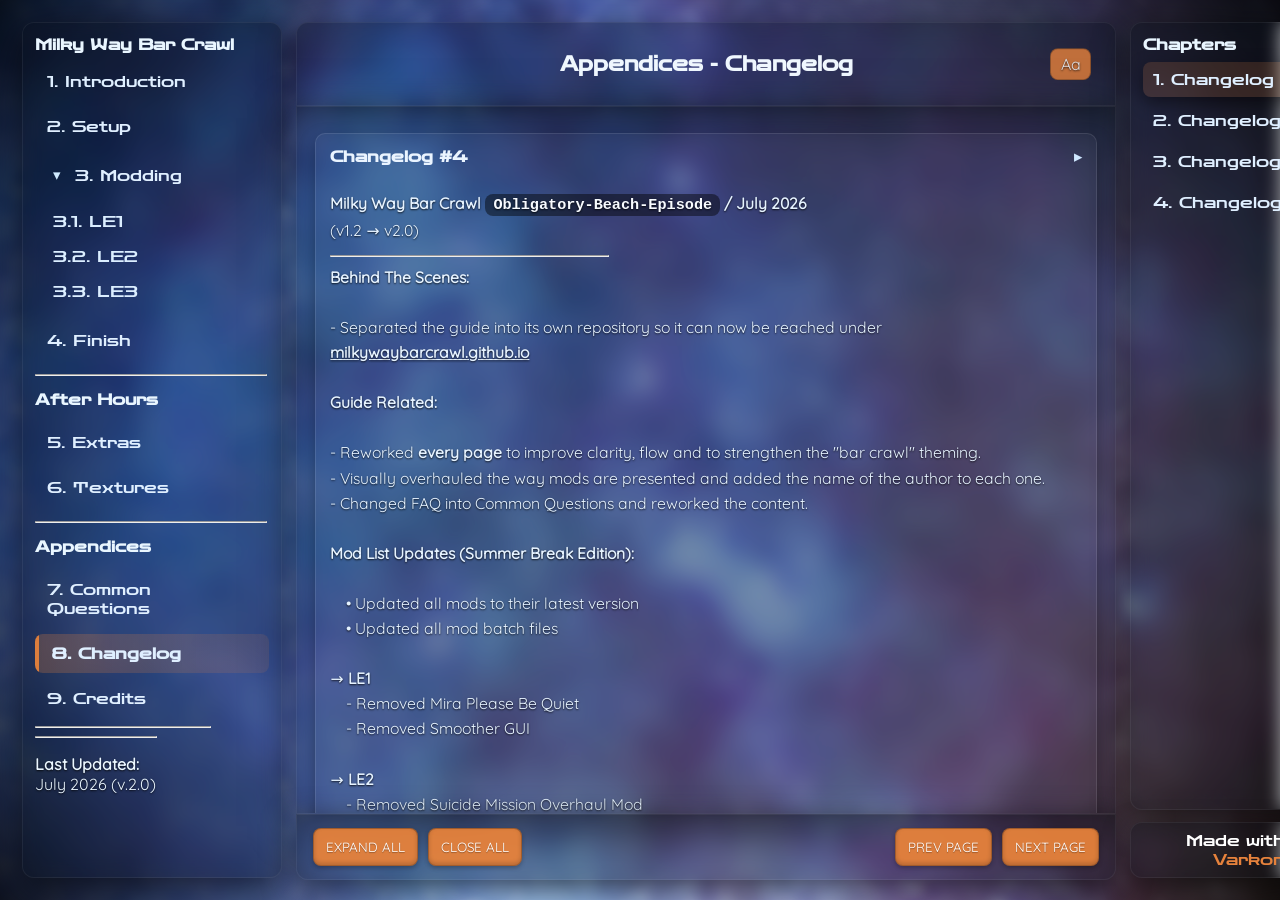
==== changelog.html @ 3dd2f929 "Version 2.0 and launch as its own project" ====
<!DOCTYPE html>
<html lang="en">
<head>
	<meta charset="utf-8" />
	<meta name="viewport" content="width=device-width,initial-scale=1" />
	
	<title>MWBC | Changelog</title>
	<link rel="shortcut icon" href="./custom/favicon.svg" />
	
	<link rel="stylesheet" href="./custom/css/guide.css" />
</head>
<body>

	<!-- Background (single reliable layer) -->
	<div class="bg-viewport" aria-hidden="true">
		<div id="titleBackground" class="title-bg" style="background-image:url('./custom/img/background/bg-galaxy-2.jpg');"></div>
	</div>
	<div class="bg-vignette" aria-hidden="true"></div>

	<div class="layout" id="layoutRoot">

		<!-- LEFT -->
		<aside class="left-panel" id="leftPanel" role="navigation" aria-label="Chapters">
			<h3>Milky Way Bar Crawl</h3>
			<ul class="chap-list" id="chapList">
				<li class="chap-item" data-href="intro.html">
					<a class="chap-link" href="intro.html">1. Introduction</a>
				</li>

				<li class="chap-item" data-href="setup.html">
					<a class="chap-link" href="setup.html">2. Setup</a>
				</li>
				
				<!-- Mod List is a vertical collapsible parent. Starts open. -->
				<li class="chap-item parent open" id="modListParent" aria-expanded="true">
					<div class="parent-header" role="button" tabindex="0" aria-expanded="true">
						<button class="tog" aria-hidden="true">▾</button>
						<span class="label">3. Modding</span>
					</div>
					<ul class="sub-list" role="menu" aria-label="Mod List subchapters">
						<li class="sub-item" role="none"><a role="menuitem" href="me1.html">3.1. LE1</a></li>
						<li class="sub-item" role="none"><a role="menuitem" href="me2.html">3.2. LE2</a></li>
						<li class="sub-item" role="none"><a role="menuitem" href="me3.html">3.3. LE3</a></li>
					</ul>
				</li>
				
				<li class="chap-item" data-href="finish.html">
					<a class="chap-link" href="finish.html">4. Finish</a>
				</li>
				
				<hr style="color:#fff;width:99%;text-align:left;margin-left:0">
				
				<h3>After Hours</h3>
				
				<li class="chap-item" data-href="extras.html">
					<a class="chap-link" href="extras.html">5. Extras</a>
				</li>
				
				<li class="chap-item" data-href="textures.html">
					<a class="chap-link" href="textures.html">6. Textures</a>
				</li>
				
				<hr style="color:#fff;width:99%;text-align:left;margin-left:0">
				
				<h3>Appendices</h3>
				
				<li class="chap-item" data-href="questions.html">
					<a class="chap-link" href="questions.html">7. Common Questions</a>
				</li>
				
				<li class="chap-item" data-href="changelog.html">
					<a class="chap-link" href="changelog.html">8. Changelog</a>
				</li>
				
				<li class="chap-item" data-href="credits.html">
					<a class="chap-link" href="credits.html">9. Credits</a>
				</li>
			</ul>
			
			<hr style="color:#fff;width:75%;margin-left:0">
			<hr style="color:#fff;width:52%;margin-left:0">
            <p class="text-standard" style="text-align:left;">
                <b>Last Updated:</b><br> July 2026 (v.2.0)
            </p>
			
		</aside>
		
		<!-- CENTER -->
		<main class="center-col" role="main">
			<div class="content-shell" id="contentShell">
				
				<div class="title-box">
					<div id="titleBackground" class="title-bg"></div>
					<h1 id="projectTitle">Appendices - Changelog</h1>
					<button id="fontToggle" class="btn text-standard" aria-label="Toggle accessible fonts" title="Font Toggle">Aa</button>
				</div>
				
				<article class="content-box" id="contentBox" tabindex="0" aria-labelledby="stepTitle">
					
					<!--
					Comment on new version:
					
					
					-->
					
					<!-- Changelog 4 -->
					<section id="change4" class="panel" data-index="0">
						<header class="panel-header" role="button" aria-expanded="true">
							<h3>Changelog #4</h3>
							<div class="caret">▾</div>
						</header>
						
						<div class="panel-body">
							<p class="text-standard">
								<b>Milky Way Bar Crawl <code>Obligatory-Beach-Episode</code> / July 2026</b><br>
								(v1.2 → v2.0)
							</p>
							
							<hr style="color:#fff;width:37%;text-align:left;margin-left:0">
							
							<p class="text-standard">
								<b>Behind The Scenes:</b><br><br>
								- Separated the guide into its own repository so it can now be reached under <a href="#"><b><u>milkywaybarcrawl.github.io</u></b></a><br><br>
								
								<b>Guide Related:</b><br><br>
								- Reworked <b>every page</b> to improve clarity, flow and to strengthen the "bar crawl" theming.<br>
								- Visually overhauled the way mods are presented and added the name of the author to each one.<br>
								- Changed FAQ into Common Questions and reworked the content.<br><br>
								
								<b>Mod List Updates (Summer Break Edition):</b><br><br>
								
								&nbsp;&nbsp;&nbsp;&nbsp;• Updated all mods to their latest version<br>
								&nbsp;&nbsp;&nbsp;&nbsp;• Updated all mod batch files<br><br>
								
								→ <b>LE1</b><br>
								&nbsp;&nbsp;&nbsp;&nbsp;- Removed Mira Please Be Quiet<br>
								&nbsp;&nbsp;&nbsp;&nbsp;- Removed Smoother GUI<br>
								<br>
								
								→ <b>LE2</b><br>
								&nbsp;&nbsp;&nbsp;&nbsp;- Removed Suicide Mission Overhaul Mod<br>
								&nbsp;&nbsp;&nbsp;&nbsp;- Removed Smoother GUI<br>
								<br>
								
								→ <b>LE3</b><br>
								&nbsp;&nbsp;&nbsp;&nbsp;+ Added Leviathan Retrofits<br>
								&nbsp;&nbsp;&nbsp;&nbsp;- Removed Orikon's Integrated Collector Faction<br>
								&nbsp;&nbsp;&nbsp;&nbsp;- Removed Holster Mod<br>
								&nbsp;&nbsp;&nbsp;&nbsp;- Removed Smoother GUI<br>
								<br>
								
								→ <b>Extras</b><br>
								&nbsp;&nbsp;&nbsp;&nbsp;+ Added Children of Rannoch (LE1, LE2)<br>
								&nbsp;&nbsp;&nbsp;&nbsp;+ Added Smoother GUI (LE1, LE2, LE3)<br>
								&nbsp;&nbsp;&nbsp;&nbsp;+ Added Same-Gender Romances (LE1, LE2)<br>
								&nbsp;&nbsp;&nbsp;&nbsp;+ Added Glorious Elevators (LE3)<br>
								<br>
								
								<b>That’s it for the big summer update!</b><br><br>
								
								On a more personal note, stepping away from the guide for a few months did me a world of good.<br>
								I think with this complete rework I am a lot closer to the tone I aimed for originally.<br><br>
								
								<b>Next update</b>: Probably a week or so after N7 day!
							</p>
						</div>
					</section>
					
					<!-- Changelog 3 -->
					<section id="change3" class="panel" data-index="1">
						<header class="panel-header" role="button" aria-expanded="true">
							<h3>Changelog #3</h3>
							<div class="caret">▾</div>
						</header>
						
						<div class="panel-body">
							<p class="text-standard">
								<b>Milky Way Bar Crawl <code>ver. Post-N7-1</code> / November 10th 2025</b><br>
								(v1.1 → v1.2)
							</p>
							
							<hr style="color:#fff;width:37%;text-align:left;margin-left:0">
							
							<p class="text-standard">
								- General cleanup under the hood. The site should now run a tiny bit better.<br>
								- Rephrased and polished text across multiple sections:<br>
								&nbsp;&nbsp;&nbsp;&nbsp;• Introduction (also added a spoiler warning)<br>
								&nbsp;&nbsp;&nbsp;&nbsp;• Setup<br>
								&nbsp;&nbsp;&nbsp;&nbsp;• Individual game pages<br>
								&nbsp;&nbsp;&nbsp;&nbsp;• Textures (also added an image to break up long text block)<br>
								- Expanded the Finish page with more substance<br>
								- Added new mods to the Extras page<br>
								<br>
								<b>Mod List Updates (N7 Day additions & adjustments):</b><br><br>

								→ <b>LE1</b><br>
								&nbsp;&nbsp;&nbsp;&nbsp;• Updated to use the new Community Patch Framework<br>
								&nbsp;&nbsp;&nbsp;&nbsp;• Added Morlan’s Iconic Armor Store<br>
								&nbsp;&nbsp;&nbsp;&nbsp;• Added Unique Udina Face Restored<br>
								&nbsp;&nbsp;&nbsp;&nbsp;• Added Anderson Consistency Mod<br>
								&nbsp;&nbsp;&nbsp;&nbsp;• Added Prothean Consistency Mod<br>
								&nbsp;&nbsp;&nbsp;&nbsp;• Added Spectre Expansion Mod<br>
								&nbsp;&nbsp;&nbsp;&nbsp;• Removed Eclectic Emails<br>
								&nbsp;&nbsp;&nbsp;&nbsp;• Removed Alternate Feros Claw Cutscene<br>
								<br>

								→ <b>LE2</b><br>
								&nbsp;&nbsp;&nbsp;&nbsp;• Added Liara’s Alternate LE3 Armor (LotSB)<br>
								&nbsp;&nbsp;&nbsp;&nbsp;• Added Unique Udina Face Restored<br>
								<br>

								→ <b>LE3</b><br>
								&nbsp;&nbsp;&nbsp;&nbsp;• Added Unique Udina Face Restored<br>
								&nbsp;&nbsp;&nbsp;&nbsp;• Added Orikon’s Integrated Collector Faction<br>
								&nbsp;&nbsp;&nbsp;&nbsp;• Added Holster Mod<br>
								&nbsp;&nbsp;&nbsp;&nbsp;• Added Diana Allers Overhaul<br>
								&nbsp;&nbsp;&nbsp;&nbsp;• Added Fate of Emily Wong<br>
								&nbsp;&nbsp;&nbsp;&nbsp;• Removed Leviathan Overhaul<br>
								&nbsp;&nbsp;&nbsp;&nbsp;• Removed Emily Lives<br>
								<br>

								- Created new versions of all Mod Batch files to include N7 Day updates<br>
								(Minus for LE1 since a few mods take longer to update so I've created a slightly slimmer version for now)<br><br>

								That’s it for N7 Day!<br>
								The next update is planned around <b>Christmas</b>.
							</p>
						</div>
					</section>
					
					<!-- Changelog 2 (I am sure that will never trip me up lol) -->
					<section id="change2" class="panel" data-index="2">
						<header class="panel-header" role="button" aria-expanded="true">
							<h3>Changelog #2</h3>
							<div class="caret">▾</div>
						</header>
						
						<div class="panel-body">
							<p class="text-standard">
								<b>Milky Way Bar Crawl <code>ver. Pre-Release-2</code> / November 1st 2025</b><br>
								(v1.0 → v1.1)
							</p>
							<hr style="color:#fff;width:40%;text-align:left;margin-left:0">
							<p class="text-standard">
								- Added FAQ page<br>
								- Slight rework of the Credits page<br>
								- Slightly rephrased some text on the Introduction page<br>
								- Reworked the Textures page<br>
								- Mod list changes:<br>
								&nbsp;&nbsp;&nbsp;&nbsp;• Added Kasumi Eye Tweaks to LE2 and LE3<br>
								- Rephrased some of the notes for individual mods<br>
								- Replaced the landing page background and added the new guide logo<br>
								<br>
								<b>True Horror</b>: Pushed a few hours early because I got impatient. <b>Happy Halloween.</b>
							</p>
						</div>
					</section>
					
					<!-- Changelog 1 -->
					<section id="change" class="panel" data-index="3">
						<header class="panel-header" role="button" aria-expanded="false">
							<h3>Changelog #1</h3>
							<div class="caret">▾</div>
						</header>
						
						<div class="panel-body">
							<p class="text-standard">
								<b>Milky Way Bar Crawl <code>ver. Pre-Release-1</code> / October 22nd 2025</b><br>
								(Initial release)
							</p>
							<hr style="color:#fff;width:40%;text-align:left;margin-left:0">
							<p class="text-standard">
								- All those changelogs, yup yup.<br>
								- First version uploaded.<br>
								- Doubtless I’ll be changing a thousand things with time.
							</p>
						</div>
					</section>
					
				</article>
				
				<!-- Pager -->
				<div class="pager-box pager" role="navigation" aria-label="Panel navigation">
					<div class="pager-left">
						<button class="btn text-standard" id="expandAllBtn" aria-label="Expand all panels">Expand All</button>
						<button class="btn text-standard" id="closeAllBtn" aria-label="Close all panels">Close All</button>
					</div>

					<div class="pager-right">
						<button class="btn text-standard" id="prevPageBtn" aria-label="Previous page">Prev Page</button>
						<button class="btn text-standard" id="nextPageBtn" aria-label="Next page">Next Page</button>
					</div>
				</div>

				<div class="bottom-strip" aria-hidden="true"></div>
			</div>
		</main>

		<!-- RIGHT -->
		<aside class="right-panel">
			<div class="contents-panel" role="navigation" aria-label="Contents">
				<h4>Chapters</h4>
				<nav>
					<ul id="contentsList" class="contents-list"></ul>
				</nav>
			</div>

			<div class="made-by" role="contentinfo">
				Made with <span class="heart">♥</span> by <span class="name"><a href="https://varkorax.github.io" target="_blank">Varkorax</a></span>
			</div>
		</aside>

	</div>

	<script src="./custom/js/guide.js" defer></script>
	<script>
		document.addEventListener('DOMContentLoaded', () => {
			const toggle = document.getElementById('fontToggle');
			const key = 'accessibleFonts';
			const enabled = localStorage.getItem(key) === 'true';

			if (enabled) document.body.classList.add('accessible-fonts');

			toggle.addEventListener('click', () => {
				document.body.classList.toggle('accessible-fonts');
				localStorage.setItem(key, document.body.classList.contains('accessible-fonts'));
			});
		});
	</script>

</body>
</html>
---- custom/css/guide.css ----
/* guide-styles.css */

@font-face {
	font-family: 'ZenDots';
	src: url('../fonts/ZenDots-Regular.ttf') format('truetype');
}

@font-face {
	font-family: 'Quicksand';
	src: url('../fonts/Quicksand-Regular.ttf') format('truetype');
}

@font-face {
	font-family: 'Lexend';
	src: url('../fonts/accessible/Lexend-VariableFont_wght.ttf') format('truetype');
}

@font-face {
	font-family: 'Libre Baskerville';
	src: url('../fonts/accessible/LibreBaskerville-Regular.ttf') format('truetype');
}

:root {
	--left-w: 260px;
	--right-w: 260px;
	--center-w: 820px;
	--title-h: 84px;
	--pager-h: 66px;
	--gutter: 14px;

	/* Glass system (tweak these) */
	--glass-bg: rgba(7, 12, 20, 0.36); /* conservative dark glass */
	--glass-bg-soft: rgba(255, 255, 255, 0.04);
	--glass-border: rgba(255, 255, 255, 0.06);
	--glass-border-strong: rgba(0, 0, 0, 0.45);
	--glass-overlay: linear-gradient(180deg, rgba(0,0,0,0.14), rgba(255,255,255,0.02));

	/* Accent color as three channel components so pages can override easily.
	   Default is a slightly darker orange for better contrast. */
	--accent-r: 230;   /* darker orange */
	--accent-g: 130;
	--accent-b: 60;
	--accent: var(--accent-r),var(--accent-g),var(--accent-b);

	/* derived helpers */
	--accent-1: rgba(var(--accent), 1);
	--accent-0-95: rgba(var(--accent), 0.95);
	--accent-0-92: rgba(var(--accent), 0.92);
	--accent-0-85: rgba(var(--accent), 0.85);
	--accent-0-6: rgba(var(--accent), 0.6);
	--accent-0-25: rgba(var(--accent), 0.25);
	--accent-0-2: rgba(var(--accent), 0.20);
	--accent-0-12: rgba(var(--accent), 0.12);
	--accent-fore: #ffffff;

	--muted: #b7cfe9;
	--scrollbar-bg: rgba(40,70,140,0.08);
	--bg-fallback: #071021;

	/* Vignette tuning */
	--vignette-weak: rgba(0,0,0,0.36);
	--vignette-strong: rgba(0,0,0,0.86);
}

* {
	box-sizing: border-box;
}

html,
body {
	height: 100%;
	margin: 0;
	font-family: 'ZenDots', "Quicksand", system-ui, -apple-system, "Segoe UI", Roboto, Arial;
	color: #eaf6ff;
	-webkit-font-smoothing: antialiased;
}

a {
	color: inherit;
	text-decoration: none;
}

/* text-standard: replaces inline Quicksand + shadow */
.text-standard {
	font-family: 'Quicksand', system-ui, -apple-system;
	text-shadow: 0 1px 2px rgba(0, 0, 0, 0.8);
}

/* Single background layer — visible even if JS doesn't run */
.bg-viewport {
	position: fixed;
	inset: 0;
	z-index: -4;
	overflow: hidden;
	pointer-events: none;
}

.bg-layer {
	position: absolute;
	inset: 0;
	background-position: center center;
	background-size: cover;
	opacity: 1;
	filter: blur(2px);
	transition: filter 400ms ease, transform 600ms linear;
	will-change: transform;
	transform: translateZ(0);
}

/* Tunable vignette */
.bg-vignette {
	position: fixed;
	inset: 0;
	z-index: -3;
	pointer-events: none;
	background: radial-gradient(circle at 50% 50%, rgba(0,0,0,0) 60%, var(--vignette-strong) 100%);
}

.bg-vignette.soft {
	background: radial-gradient(circle at 50% 50%, rgba(0,0,0,0) 70%, var(--vignette-weak) 100%);
}

.bg-vignette.strong {
	background: radial-gradient(circle at 50% 50%, rgba(0,0,0,0) 45%, var(--vignette-strong) 100%);
}

/* Layout */
.layout {
	position: relative;
	height: 100vh;
	display: grid;
	grid-template-columns: var(--left-w) minmax(calc(var(--center-w)), 1fr) var(--right-w);
	gap: var(--gutter);
	padding: calc(var(--gutter) * 1.6);
	align-items: stretch;
}

/* Glass helpers */
.glass {
	position: relative;
	background: var(--glass-bg);
	backdrop-filter: blur(9px) saturate(115%);
	border-radius: 12px;
	border: 1px solid var(--glass-border);
	padding: 12px;
	box-shadow: 0 10px 34px rgba(0,0,0,0.6);
	overflow: hidden;
}

.glass::before {
	content: "";
	position: absolute;
	inset: 0;
	pointer-events: none;
	background: var(--glass-overlay);
	opacity: 1;
	mix-blend-mode: normal;
	border-radius: inherit;
}

.glass--strong {
	--local-glass-bg: rgba(6, 10, 18, 0.56);
	background: var(--local-glass-bg);
	border: 1px solid var(--glass-border-strong);
}

.glass--soft {
	background: var(--glass-bg-soft);
	border: 1px solid rgba(255,255,255,0.06);
	box-shadow: none;
}

/* LEFT */
.left-panel {
	background: var(--glass-bg);
	backdrop-filter: blur(9px) saturate(115%);
	border-radius: 12px;
	border: 1px solid var(--glass-border);
	padding: 12px;
	box-shadow: 0 10px 34px rgba(0,0,0,0.6);
	overflow: auto;
	height: calc(100vh - (var(--gutter) * 3.2));
}

.left-panel .panel-inner {
}

.left-panel h3 {
	margin: 0 0 8px 0;
	font-size: 1rem;
	color: #e9f6ff;
}

/* ===== Left nav: chapters & sublist (clean, full-width cascade) ===== */

.chap-list {
	list-style: none;
	padding: 0;
	margin: 0;
	display: flex;
	flex-direction: column;
	gap: 6px;
}

.chap-item {
	display: block;
	border-radius: 8px;
	overflow: hidden;
}

/* parent row */
.chap-item > .chap-link,
.chap-item > .parent-header {
	display: flex;
	align-items: center;
	gap: 8px;
	padding: 10px 12px;
	color: #dfefff;
	cursor: pointer;
}

.chap-item > .chap-link:hover,
.chap-item > .parent-header:hover {
	background: rgba(var(--accent), 0.20);
}

/* active parent row (your existing accent look) */
.chap-item.active > .chap-link,
.chap-item.active > .parent-header {
	background: linear-gradient(90deg, rgba(var(--accent), 0.25), rgba(var(--accent), 0.12));
	box-shadow: 0 0 28px rgba(var(--accent), 0.18), 0 8px 28px rgba(0,0,0,0.6);
	border-left: 4px solid rgba(var(--accent), 0.95);
	font-weight: 600;
}

/* keep caret button etc. */
.parent .tog {
	background: transparent;
	border: 0;
	color: #cfeaff;
	cursor: pointer;
	font-size: 0.95rem;
	padding: 4px 6px;
	border-radius: 6px;
}

.parent .label {
	flex: 1;
	text-align: left;
	font-weight: 300;
}

/* sublist container */
.sub-list {
	list-style: none;
	margin: 0;
	padding: 6px 8px;
	max-height: 0;
	overflow: hidden;
	transition: max-height 320ms cubic-bezier(.2, .9, .2, 1);
}

.parent.open > .sub-list {
	max-height: max-content;
	overflow: visible;
}

/* sub-items default */
.sub-list .sub-item {
	display: block;
	color: #dbeeff;
	padding: 0; /* background will live on LI; anchor fills it */
}

/* make anchor fill the LI so hitbox & background match */
.sub-list .sub-item > a {
	display: block;
	width: 100%;
	padding: 8px 10px;
	color: inherit;
	text-decoration: none;
}

/* hover state (unchanged vibe, now truly full-width) */
.sub-list .sub-item:hover {
	background: rgba(var(--accent), 0.20);
}

/* ===== Cascading highlight (trail) ===== */
/* trail (previous steps) – subtle, full-width; no text color change */
.sub-list li.active {
	background: rgba(var(--accent), 0.12);
	border-left: 3px solid rgba(var(--accent), 0.55);
}

/* current page – stronger; full-width */
.sub-list a[aria-current="page"] {
	font-weight: 600;
	border-left: 3px solid rgba(var(--accent), 1);
	position: relative;
}

/* accessibility: focus ring on anchors inside subitems */
.sub-list .sub-item > a:focus {
	outline: none;
	box-shadow: 0 0 0 3px rgba(var(--accent), 0.10), 0 0 0 1px rgba(var(--accent), 0.65) inset;
}

/* CENTER */
.center-col {
	display: flex;
	flex-direction: column;
	align-items: center;
	gap: 6px;
	height: 100%;
}

/* Title attached */
.title-box {
	width: 100%;
	height: var(--title-h);
	background: var(--glass-bg);
	backdrop-filter: blur(10px) saturate(120%);
	border: 1px solid var(--glass-border);
	border-radius: 12px;
	border-bottom-left-radius: 0;
	border-bottom-right-radius: 0;
	padding: 12px 18px;
	display: flex;
	align-items: center;
	justify-content: center;
	box-shadow: 0 10px 34px rgba(0,0,0,0.6);
	position: relative;
	overflow: hidden;
	text-align: center;
}

.title-box h1 {
	margin: 0;
	font-size: 1.25rem;
	color: #f0f8ff;
	white-space: nowrap;
	overflow: hidden;
	text-overflow: ellipsis;
	position: relative;
	z-index: 3;
}

.title-bg {
	position: absolute;
	left: 50%;
	top: 50%;
	transform: translate(-50%, -50%) scale(1.05);
	width: 140%;
	height: 240%;
	background-position: center center;
	background-size: cover;
	filter: blur(6px) saturate(120%);
	opacity: 0.9;
	z-index: 1;
	pointer-events: none;
}

/* Content box */
.content-shell {
	width: 100%;
	display: flex;
	flex-direction: column;
	align-items: stretch;
	gap: 0;
}

.content-box {
	background: var(--glass-bg);
	backdrop-filter: blur(10px) saturate(120%);
	border: 1px solid var(--glass-border);
	border-top-left-radius: 0;
	border-top-right-radius: 0;
	border-bottom-left-radius: 0;
	border-bottom-right-radius: 0;
	padding: 18px;
	max-height: calc(100vh - var(--title-h) - var(--pager-h) - (var(--gutter) * 3));
	overflow: auto;
	box-shadow: 0 12px 40px rgba(0,0,0,0.62);
}

/* Panels */
.panel {
	background: rgba(255,255,255,0.03);
	border: 1px solid rgba(255,255,255,0.10);
	border-radius: 10px;
	margin: 8px 0;
	overflow: hidden;
	box-shadow: 0 6px 16px rgba(0,0,0,0.35);
}

.panel + .panel {
	margin-top: 10px;
}

.panel-header {
	padding: 12px 14px;
	cursor: pointer;
	display: flex;
	align-items: center;
	justify-content: space-between;
	gap: 8px;
}

.panel-header h3 {
	margin: 0;
	font-size: 1rem;
	color: #eaf4ff;
}

.panel-body {
	padding: 0 14px;
	max-height: 0;
	overflow: hidden;
	transition: max-height 180ms ease, padding 160ms ease;
}

.panel.open .panel-body {
	max-height: max-content;
	overflow: visible;
	padding: 12px 14px 18px;
}

.caret {
	font-size: 1.05rem;
	color: #cfe8ff;
}

.content-box h2 {
	margin: 0 0 10px 0;
	font-size: 1.2rem;
	color: #eaf4ff;
}

.content-box p {
	margin: 0 0 12px 0;
	color: #e6f3ff;
	line-height: 1.6;
	font-size: 0.98rem;
}

.anchor {
	display: block;
	padding-top: 8px;
	margin-top: -8px;
	scroll-margin-top: 78px; /* tune to your header height */
}

.anchor h4 a {
	color: #fff;
	text-decoration: underline;
	font-weight: 500;
	transition: color 0.2s ease;
}

.anchor h4 a:hover {
	color: rgb(var(--accent));
}

/* media helper */
.media {
	display: flex;
	flex-wrap: wrap;
	align-items: flex-start;
	 gap: 1.5rem;
	margin-bottom: 2rem;
}

.media-image {
	max-width: 300px;
	border-radius: 8px;
	box-shadow: 0 2px 6px rgba(0,0,0,0.3);
	cursor: zoom-in;
	transition: transform 0.2s ease, box-shadow 0.2s ease;
}

.media-image:hover {
	transform: scale(1.02);
	box-shadow: 0 4px 12px rgba(0,0,0,0.4);
}

.media-body {
	flex: 1;
	min-width: 250px;
}

.media-text {
	font-family: 'Quicksand', sans-serif;
	text-shadow: 0 1px 2px rgba(0,0,0,0.8);
	line-height: 1.5;
}

/* hidden media */
.hidden-media {
	max-height: 0;
	overflow: hidden;
	transition: max-height 300ms cubic-bezier(.2, .9, .2, 1);
}

.hidden-media.open {
	max-height: 1000px;
}

/* code styling */
.content-box code {
	background: rgba(0,0,0,0.45);
	padding: 2px 8px;
	border-radius: 8px;
	color: #f8fbff;
	font-family: ui-monospace, SFMono-Regular, Menlo, Monaco, Consolas, "Liberation Mono", "Courier New", monospace;
	font-size: 0.95rem;
}

/* warning / caution / info / note boxes left as-is (semantic colors) */
.warning {
	border: 1px solid rgba(255,80,80,0.95);
	background: linear-gradient(180deg, rgba(255,80,80,0.11), rgba(255,80,80,0.1));
	padding: 12px;
	border-radius: 12px;
	display: flex;
	gap: 10px;
	align-items: flex-start;
}

.warning .icon {
	width: 36px;
	height: 36px;
	border-radius: 18px;
	border: 2px solid rgba(255,80,80,0.95);
	display: inline-flex;
	align-items: center;
	justify-content: center;
	font-weight: 700;
}

.caution {
	border: 1px solid rgba(255,248,31,0.95);
	background: linear-gradient(180deg, rgba(255,248,31,0.11), rgba(255,248,31,0.1));
	padding: 12px;
	border-radius: 12px;
	display: flex;
	gap: 10px;
	align-items: flex-start;
}

.caution .icon {
	width: 36px;
	height: 36px;
	border-radius: 18px;
	border: 2px solid rgba(240,233,36,0.95);
	display: inline-flex;
	align-items: center;
	justify-content: center;
	font-weight: 500;
}

.informational {
	border: 1px solid rgba(51,153,255,0.95);
	background: linear-gradient(180deg, rgba(51,153,255,0.11), rgba(51,153,255,0.1));
	padding: 12px;
	border-radius: 12px;
	display: flex;
	gap: 10px;
	align-items: flex-start;
}

.notorious {
	border: 1px solid rgba(102,255,51,0.95);
	background: linear-gradient(180deg, rgba(102,255,51,0.11), rgba(102,255,51,0.1));
	padding: 12px;
	border-radius: 12px;
	display: flex;
	gap: 10px;
	align-items: flex-start;
}

/* scrollbar (content-box) — accent-driven thumb */
.content-box::-webkit-scrollbar {
	width: 12px;
	background: transparent;
}

.content-box::-webkit-scrollbar-track {
	background: var(--scrollbar-bg);
	border-radius: 8px;
}

.content-box::-webkit-scrollbar-thumb {
	background: linear-gradient(180deg, rgba(var(--accent),0.85), rgba(var(--accent),0.65));
	border-radius: 8px;
	box-shadow: inset 0 0 6px rgba(0,0,0,0.45);
}

.content-box {
	scrollbar-width: thin;
	scrollbar-color: rgba(var(--accent),0.85) var(--scrollbar-bg);
}

/* Pager (left = expand/close all, right = prev/next page) */
.pager-box {
	width: 100%;
	height: var(--pager-h);
	background: var(--glass-bg);
	backdrop-filter: blur(10px) saturate(120%);
	border: 1px solid var(--glass-border);
	border-top-left-radius: 0;
	border-top-right-radius: 0;
	border-bottom-left-radius: 12px;
	border-bottom-right-radius: 12px;
	padding: 10px 16px;
	display: flex;
	align-items: center;
	gap: 12px;
	box-shadow: 0 10px 32px rgba(0,0,0,0.6);
}

.pager-left {
	display: flex;
	align-items: center;
	gap: 10px;
}

.pager-right {
	margin-left: auto;
	display: flex;
	align-items: center;
	gap: 10px;
}

/* BUTTON BASE — grounded, subtle */
.pager .btn,
#toggleTextureImgBtn,
#toggleTextureImgBtn2,
#toggleTextureImgBtn3,
#toggleTextureImgBtn4,
#toggleTextureImgBtn5 {
	background: rgba(var(--accent), 0.95);
	color: var(--accent-fore);
	border: 1px solid rgba(0,0,0,0.28);
	padding: 10px 12px;
	border-radius: 8px;
	text-transform: uppercase;
	cursor: pointer;
	transition: background 180ms ease, box-shadow 180ms ease, transform 120ms ease;
	box-shadow: inset 0 -2px 4px rgba(0,0,0,0.18), 0 2px 4px rgba(0,0,0,0.25);
	text-shadow: 0 1px 1px rgba(0,0,0,0.35); /* subtle outline for readability */
}

/* Hover — tactile, not brighter */
.pager .btn:hover,
#toggleTextureImgBtn:hover,
#toggleTextureImgBtn2:hover,
#toggleTextureImgBtn3:hover,
#toggleTextureImgBtn4:hover,
#toggleTextureImgBtn5:hover {
	background: rgba(var(--accent), 0.92);
	box-shadow: inset 0 -1px 3px rgba(0,0,0,0.15), 0 3px 6px rgba(0,0,0,0.32);
	transform: translateY(-1px); /* subtle lift */
}

/* Active (pressed) — slightly pushed down */
.pager .btn:active,
#toggleTextureImgBtn:active,
#toggleTextureImgBtn2:active,
#toggleTextureImgBtn3:active,
#toggleTextureImgBtn4:active,
#toggleTextureImgBtn5:active {
	transform: translateY(0);
	box-shadow: inset 0 -2px 4px rgba(0,0,0,0.22), 0 1px 3px rgba(0,0,0,0.28);
}

/* Focus ring — subtle halo */
.pager .btn:focus,
#toggleTextureImgBtn:focus,
#toggleTextureImgBtn2:focus,
#toggleTextureImgBtn3:focus,
#toggleTextureImgBtn4:focus,
#toggleTextureImgBtn5:focus {
	outline: none;
	box-shadow: 0 0 0 3px rgba(var(--accent),0.08), 0 2px 6px rgba(0,0,0,0.25);
	border-color: rgba(var(--accent),0.98);
}

/* Disabled — muted, flat */
.pager .btn.disabled,
#toggleTextureImgBtn.disabled,
#toggleTextureImgBtn2.disabled,
#toggleTextureImgBtn3.disabled,
#toggleTextureImgBtn4.disabled,
#toggleTextureImgBtn5.disabled {
	opacity: 0.5;
	cursor: not-allowed;
	box-shadow: none;
	filter: grayscale(0.18);
}

/* Small variant */
.btn--small {
	padding: 6px 8px;
	font-size: 0.85rem;
}

.stepper {
	border: 1px solid rgba(var(--accent),0.95);
	background: linear-gradient(180deg, rgba(var(--accent),0.11), rgba(var(--accent),0.1));
	border-radius: 12px;
}

/* RIGHT */
.right-panel {
	display: flex;
	flex-direction: column;
	gap: 12px;
	height: calc(100vh - (var(--gutter) * 3.2));
}

.contents-panel {
	background: var(--glass-bg);
	backdrop-filter: blur(9px) saturate(115%);
	border-radius: 12px;
	border: 1px solid var(--glass-border);
	padding: 12px;
	box-shadow: 0 10px 34px rgba(0,0,0,0.6);
	overflow: auto;
	flex: 1 1 auto;
}

.contents-panel h4 {
	margin: 0 0 8px 0;
	color: #e9f6ff;
}

.contents-list {
	list-style: none;
	margin: 0;
	padding: 0;
	display: flex;
	flex-direction: column;
	gap: 6px;
}

.contents-list > li > a {
	display: block;
	padding: 8px 10px;
	border-radius: 8px;
	color: #dfefff;
}

.contents-list a:hover {
	background: rgba(var(--accent), 0.04);
}

.contents-list a.active {
	background: rgba(var(--accent), 0.16);
	box-shadow: 0 6px 18px rgba(0,0,0,0.48);
	border-right: 4px solid rgba(var(--accent), 0.95);
}

.contents-sublist {
	list-style: none;
	margin: 6px 0 0 8px;
	padding: 0;
	display: flex;
	flex-direction: column;
	gap: 4px;
}

.contents-sublist a {
	display: block;
	padding: 6px 8px;
	border-radius: 6px;
	font-size: 0.95rem;
	color: #dbeeff;
}

.contents-sublist a:hover {
	background: rgba(var(--accent), 0.03);
}

/* active state for sublinks */
.contents-sublist a.active {
	background: rgba(var(--accent), 0.15);
	color: #fff;
	font-weight: 600;
}

/* made-by: now uses accent color for heart & name by default */
.made-by {
	background: var(--glass-bg);
	backdrop-filter: blur(9px) saturate(115%);
	border-radius: 12px;
	border: 1px solid var(--glass-border);
	padding: 8px 12px;
	box-shadow: 0 8px 26px rgba(0,0,0,0.55);
	text-align: center;
	color: #fff;
}

.made-by .heart,
.made-by .name {
	color: rgb(var(--accent));
	display: inline-block;
	animation: pulse 1.8s ease-in-out infinite;
}

@keyframes pulse {
	0% {
		transform: scale(1);
	}
	45% {
		transform: scale(1.03);
	}
	100% {
		transform: scale(1);
	}
}

/* right-panel scrollbar (accent-driven) */
.right-panel::-webkit-scrollbar {
	width: 12px;
	background: transparent;
}

.right-panel::-webkit-scrollbar-track {
	background: var(--scrollbar-bg);
	border-radius: 8px;
}

.right-panel::-webkit-scrollbar-thumb {
	background: linear-gradient(180deg, rgba(var(--accent),0.85), rgba(var(--accent),0.65));
	border-radius: 8px;
	box-shadow: inset 0 0 6px rgba(0,0,0,0.45);
}

.right-panel {
	scrollbar-width: thin;
	scrollbar-color: rgba(var(--accent),0.85) var(--scrollbar-bg);
}

/* responsive */
@media (max-width: 1000px) {
	.layout {
		grid-template-columns: 1fr;
		grid-auto-rows: auto;
		padding: 12px;
		gap: 12px;
	}

	.left-panel,
	.right-panel {
		order: 2;
		height: auto;
		max-height: 40vh;
	}

	.center-col {
		order: 1;
	}

	.title-box {
		height: 72px;
	}

	.content-box {
		max-height: calc(60vh);
	}
}

@media (prefers-reduced-motion: reduce) {
	.bg-layer,
	.made-by .heart {
		transition: none !important;
		animation: none !important;
	}

	.sub-list,
	.panel-body {
		transition: none !important;
	}
}

/* high-contrast preference */
@media (prefers-contrast: more) {
	.glass,
	.content-box,
	.title-box,
	.contents-panel {
		background: rgba(6,10,18,0.9) !important;
		border: 1px solid rgba(255,255,255,0.06) !important;
		backdrop-filter: none !important;
	}
}

/* small utilities */
.text-strong {
	color: #ffffff;
	text-shadow: 0 1px 0 rgba(0,0,0,0.6);
}

.panel--darken {
	position: relative;
}

.panel--darken::after {
	content: "";
	position: absolute;
	inset: 0;
	pointer-events: none;
	background: linear-gradient(180deg, rgba(0,0,0,0.22), rgba(0,0,0,0.32));
	border-radius: inherit;
}

/* Font toggle in title */
.title-box #fontToggle {
	position: absolute;
	top: 50%;
	right: 1.5rem;
	transform: translateY(-50%);
	padding: 0.3rem 0.6rem;
	font-size: 1rem;
	opacity: 0.85;
	transition: opacity 0.2s ease;
	background: rgba(var(--accent), 0.95);
	color: var(--accent-fore);
	border: 1px solid rgba(0,0,0,0.28);
	border-radius: 8px;
	cursor: pointer;
}

.title-box #fontToggle:hover {
	opacity: 1;
}

/* Accessible font toggle — base text */
body.accessible-fonts {
	font-family: 'Lexend', sans-serif;
}

body.accessible-fonts h1,
body.accessible-fonts h2,
body.accessible-fonts h3,
body.accessible-fonts h4,
body.accessible-fonts h5 {
	font-family: 'Libre Baskerville', serif;
}

/* Accessible font toggle — content area */
body.accessible-fonts .content-box,
body.accessible-fonts .content-box * {
	font-family: 'Lexend', sans-serif !important;
}

body.accessible-fonts .content-box h1,
body.accessible-fonts .content-box h2,
body.accessible-fonts .content-box h3,
body.accessible-fonts .content-box h4,
body.accessible-fonts .content-box h5 {
	font-family: 'Libre Baskerville', serif !important;
}

/* right column: ensure contents panel is sticky and has a stable max-height */
.right-panel .contents-panel {
	position: sticky;
	top: calc(var(--gutter) * 1.6); /* sit below page padding — tune as needed */
	max-height: calc(100vh - (var(--gutter) * 3.2) - 2rem); /* keep inside viewport */
	overflow-y: auto;
	-webkit-overflow-scrolling: touch; /* smoother on iOS */
	scroll-behavior: smooth; /* optional: smooth internal scrolls */
}

.contents-panel::-webkit-scrollbar {
	width: 12px;
	background: transparent;
}

.contents-panel::-webkit-scrollbar-track {
	background: var(--scrollbar-bg);
	border-radius: 8px;
}

.contents-panel::-webkit-scrollbar-thumb {
	background: linear-gradient(180deg, rgba(var(--accent),0.85), rgba(var(--accent),0.65));
	border-radius: 8px;
	box-shadow: inset 0 0 6px rgba(0,0,0,0.45);
}

.contents-panel {
	scrollbar-width: thin;
	scrollbar-color: rgba(var(--accent),0.85) var(--scrollbar-bg);
}

/* Terminology table */
.terminology-table {
	width: 100%;
	border-collapse: collapse;
	margin-top: 12px;
}

.terminology-table th,
.terminology-table td {
	padding: 8px 10px;
	text-align: left;
}

.terminology-table thead th {
	background: rgba(255, 255, 255, 0.08);
	backdrop-filter: blur(6px);
	font-weight: 600;
}

.terminology-table tbody tr {
	border-bottom: 1px solid rgba(255, 255, 255, 0.07);
}

.terminology-table tbody tr:hover {
	background: rgba(255, 255, 255, 0.04);
}

.terminology-table td b {
	font-weight: 700;
}

/* ---------- GLIGHTBOX: frosted, rounded caption ---------- */

/* Scope to GLightbox wrapper for specificity (most builds use this id) */
#glightbox .gdesc,
#glightbox .gdesc-inner {
	background: var(--glass-bg);
	backdrop-filter: blur(10px) saturate(120%);
	border: 1px solid var(--glass-border);
	color: #eaf4ff;
	font-family: 'Quicksand', sans-serif;
	position: relative;
	overflow: hidden;
	box-shadow:
		0 10px 28px rgba(0,0,0,0.55),          /* grounding shadow */
		0 0 18px rgba(var(--accent), 0.14);     /* soft accent glow */
}

/* Make the visible caption look like a rounded frosted card
   but keep the top edge square so it visually attaches to the image */
#glightbox .gdesc {
	border-radius: 12px;
	padding: 0; /* inner padding handled by .gdesc-inner */
}

/* Inner wrapper holds text and padding; round lower corners only */
#glightbox .gdesc-inner {
	padding: 1rem 1.25rem;
	border-top-left-radius: 0;
	border-top-right-radius: 0;
	border-bottom-left-radius: 12px;
	border-bottom-right-radius: 12px;
	background: linear-gradient(
		rgba(255,255,255,0.02),
		rgba(255,255,255,0.00)
	); /* subtle sheen */
}

/* glass overlay line (subtle decorative accent at the top of the description) */
#glightbox .gdesc::after {
	content: "";
	position: absolute;
	left: 0;
	top: 0;
	width: 100%;
	height: 2px;
	background: linear-gradient(90deg,
		rgba(var(--accent), 0.85),
		rgba(var(--accent), 0.25)
	);
	opacity: 0.9;
	pointer-events: none;
}

/* Title + description text */
#glightbox .gslide-title {
	margin: 0 0 0.35rem 0;
	font-weight: 700;
	font-size: 1.05rem;
	color: #fff;
	text-shadow: 0 1px 3px rgba(0,0,0,0.75);
}

#glightbox .gslide-desc {
	margin: 0;
	color: #dce9f8;
	font-size: 0.95rem;
	line-height: 1.45;
	text-shadow: 0 1px 2px rgba(0,0,0,0.7);
}

/* Small responsiveness tweak so caption doesn't feel huge on narrow screens */
@media (max-width: 700px) {
	#glightbox .gdesc-inner {
		padding: 0.75rem 1rem;
	}

	#glightbox .gslide-title {
		font-size: 1rem;
	}

	#glightbox .gslide-desc {
		font-size: 0.92rem;
	}
}

/* make the DESCRIPTION container transparent so the inner frosted card shows */
.gcontainer .gslide-description {
	background: transparent !important;
	border: none !important;
	padding: 0 !important;
	box-shadow: none !important; /* remove any white block shadow */
}

/* style the inner caption card as your glass panel */
.gcontainer .gdesc-inner {
	background: var(--glass-bg) !important;
	backdrop-filter: blur(10px) saturate(120%) !important;
	-webkit-backdrop-filter: blur(10px) saturate(120%) !important;
	border: 1px solid var(--glass-border) !important;
	border-top-left-radius: 0 !important;   /* visually attached to image above */
	border-top-right-radius: 0 !important;
	border-bottom-left-radius: 12px !important;
	border-bottom-right-radius: 12px !important;
	padding: 1rem 1.25rem !important;
	color: #eaf4ff !important;
	font-family: 'Quicksand', sans-serif !important;
	box-shadow:
		0 10px 28px rgba(0,0,0,0.55) !important,
		0 0 18px rgba(var(--accent), 0.14) !important; /* soft accent glow */
	overflow: hidden !important;
}

/* small accent line on top of the caption card */
.gcontainer .gdesc-inner::before {
	content: "";
	position: absolute;
	left: 0;
	top: 0;
	width: 100%;
	height: 2px;
	background: linear-gradient(90deg,
		rgba(var(--accent), 0.85),
		rgba(var(--accent), 0.25)
	);
	opacity: 0.85;
	pointer-events: none;
}

/* text colors / spacing */
.gcontainer .gslide-title {
	margin: 0 0 0.35rem 0 !important;
	font-weight: 700 !important;
	font-size: 1.05rem !important;
	color: #fff !important;
	text-shadow: 0 1px 3px rgba(0,0,0,0.75) !important;
}

.gcontainer .gslide-desc {
	margin: 0 !important;
	color: #dce9f8 !important;
	font-size: 0.95rem !important;
	line-height: 1.45 !important;
	text-shadow: 0 1px 2px rgba(0,0,0,0.7) !important;
}

/* ensure the image itself isn't rounded (so caption visually attaches) */
.gcontainer .gslide-media img {
	border-radius: 0 !important;
}

/* responsive tweak */
@media (max-width: 700px) {
	.gcontainer .gdesc-inner {
		padding: 0.75rem 1rem !important;
	}

	.gcontainer .gslide-title {
		font-size: 1rem !important;
	}

	.gcontainer .gslide-desc {
		font-size: 0.92rem !important;
	}
}

/* slight opacity tweak */
.gcontainer::before {
	background-color: rgba(0, 0, 0, 0.7); /* adjust if needed */
}

/* ====== CLEANED: Informational carousel (consolidated + softer interactions) ====== */

.informational-carousel {
	--carousel-max: 1080px; /* slightly wider */
	position: relative;
	width: 100%;
	max-width: var(--carousel-max);
	margin: 1.5rem auto;
	box-sizing: border-box;
	display: block;
}

/* make viewport clip any overflow (definitive) */
.infc-viewport {
	position: relative;
	width: 100%;
	overflow: hidden !important;
	border-radius: 12px;
	padding: 0;
	background: transparent;
	outline: none;
}

/* track: single-row flex */
.infc-track {
	display: flex;
	gap: 0;
	transition: transform 420ms cubic-bezier(.2,.9,.2,1);
	will-change: transform;
}

/* each slide exactly viewport width; internal content centered vertically */
.infc-item {
	flex: 0 0 100%;
	min-width: 100%;
	box-sizing: border-box;
	display: flex;
	align-items: center;
	justify-content: center;
	padding: 0; /* internal padding handled by .media */
}

/* media row inside slide: centers image + text */
.infc-item .media {
	display: flex;
	flex-wrap: nowrap; /* no wrapping unless explicitly needed */
	align-items: center;
	gap: 1rem;
	width: 100%;
	box-sizing: border-box;
	padding: 0.9rem 1.5rem; /* breathing room */
}

/* image sizing: allow wider images but constrain height */
.infc-item .media a.glightbox {
	display: inline-block; /* shrinkwrap to image */
	flex: 0 0 auto;
	flex-shrink: 0; /* image keeps size but doesn't steal from text */
	width: auto;
	max-width: 420px;
	min-width: 0;
	box-sizing: border-box;
	padding: 0;
	margin: 0;
	align-self: center;
}

.infc-item .media-image {
	display: block !important;
	width: 100% !important;
	height: auto !important;
	object-fit: contain;
	max-height: 56vh;
	border-radius: 8px;
	box-shadow: 0 8px 22px rgba(0,0,0,0.42);
	transition: transform 180ms ease, box-shadow 180ms ease;
}

.infc-item .media-image:hover {
	transform: translateY(-3px) scale(1.008);
}

/* text column vertically centered */
.infc-item .media-body {
	flex: 1 1 0; /* allow growth and shrink, base size 0 to share space evenly */
	min-width: 250px;
	display: flex;
	align-items: center;
}

.infc-item .media-text {
	margin: 0;
	color: #e8f6ff;
	line-height: 1.45;
	font-family: 'Quicksand', sans-serif;
}

/* Controls row (arrows + dots) centered under carousel */
.infc-controls {
	display: flex;
	align-items: center;
	justify-content: center;
	gap: 12px;
	margin-top: 0.6rem;
	width: 100%;
	box-sizing: border-box;
	padding: 0 12px;
}

/* arrows — calm baseline */
.infc-arrow {
	position: relative;
	width: 36px;
	height: 36px;
	border-radius: 18px;
	display: inline-flex;
	align-items: center;
	justify-content: center;
	font-size: 20px;
	background: rgba(0,0,0,0.32);
	border: 1px solid rgba(255,255,255,0.06);
	color: #fff;
	cursor: pointer;
	box-shadow: 0 3px 8px rgba(0,0,0,0.30);
	transition: transform 140ms ease, box-shadow 160ms ease, background 160ms ease, border 160ms ease, opacity 160ms ease;
	-webkit-tap-highlight-color: transparent;
}

/* subtle hover (VERY small scale) */
.infc-arrow:not([disabled]):hover,
.infc-arrow:not([disabled]):focus {
	transform: scale(1.02); /* tiny, subtle */
	background: linear-gradient(180deg, rgba(var(--accent),0.10), rgba(var(--accent),0.04));
	border-color: rgba(var(--accent),0.08);
	box-shadow: 0 8px 20px rgba(var(--accent),0.05), 0 6px 14px rgba(0,0,0,0.28);
	outline: none;
}

/* pressed feedback — slight depression but not sticky */
.infc-arrow:active {
	transform: scale(0.985);
	box-shadow: 0 2px 6px rgba(0,0,0,0.28);
}

/* disabled / start-end state */
.infc-arrow[disabled],
.infc-arrow.infc-disabled {
	opacity: 0.36;
	filter: grayscale(0.18);
	cursor: default;
	pointer-events: none;
	transform: none !important;
	box-shadow: none;
	background: rgba(255,255,255,0.02);
	border-color: rgba(255,255,255,0.02);
}

/* dots — small, tidy, subtle active scale */
.infc-dots {
	display: flex;
	gap: 10px;
	justify-content: center;
	align-items: center;
}

.infc-dots button {
	flex: 0 0 auto;
	aspect-ratio: 1 / 1;
	width: 9px;
	height: auto; /* aspect ratio ensures circle */
	border-radius: 50%;
	border: none;
	background: rgba(255,255,255,0.12);
	box-shadow: inset 0 -1px 2px rgba(0,0,0,0.32);
	cursor: pointer;
	transition: transform 150ms ease, background 140ms ease, box-shadow 140ms ease;
	touch-action: manipulation;
}

.infc-dots button[aria-current="true"] {
	background: linear-gradient(180deg, rgba(var(--accent),0.95), rgba(var(--accent),0.6));
	transform: scale(1.12);
	box-shadow: 0 5px 14px rgba(var(--accent),0.08), inset 0 -1px 2px rgba(0,0,0,0.32);
}

/* Defensive: make controls in-flow and centered (override any older absolute rules) */
.informational-carousel > .infc-controls {
	display: flex !important;
	justify-content: center !important;
	align-items: center !important;
	gap: 12px;
	width: 100% !important;
	position: relative !important;
	left: 0 !important;
	right: 0 !important;
}

/* Ordering: prev - dots - next */
.informational-carousel .infc-prev {
	order: 1;
}

.informational-carousel .infc-dots {
	order: 2;
}

.informational-carousel .infc-next {
	order: 3;
}

/* small screens adjustments */
@media (max-width: 920px) {
	.informational-carousel {
		max-width: 860px;
	}

	.infc-item .media a.glightbox {
		max-width: 360px;
	}
}

@media (max-width: 640px) {
	.informational-carousel {
		max-width: 100%;
		margin-left: 12px;
		margin-right: 12px;
	}

	.infc-item .media {
		flex-direction: column;
		padding: 0.5rem 0.75rem;
	}

	.infc-item .media a.glightbox {
		width: 100%;
		max-width: none;
		min-width: 0;
	}

	.infc-item .media-image {
		max-height: 40vh;
	}

	.infc-arrow {
		width: 34px;
		height: 34px;
		font-size: 18px;
	}

	.infc-controls {
		gap: 8px;
		margin-top: 0.5rem;
		padding: 0 8px;
	}
}

/* July 2026 Update additions */

.rainbow-text {
	background-image: linear-gradient(to left, violet, indigo, blue, green, yellow, orange, red);
	-webkit-background-clip: text;
	color: transparent;
}

.disclaimer {
    font-size: 10px;
    opacity: 0.75;
}
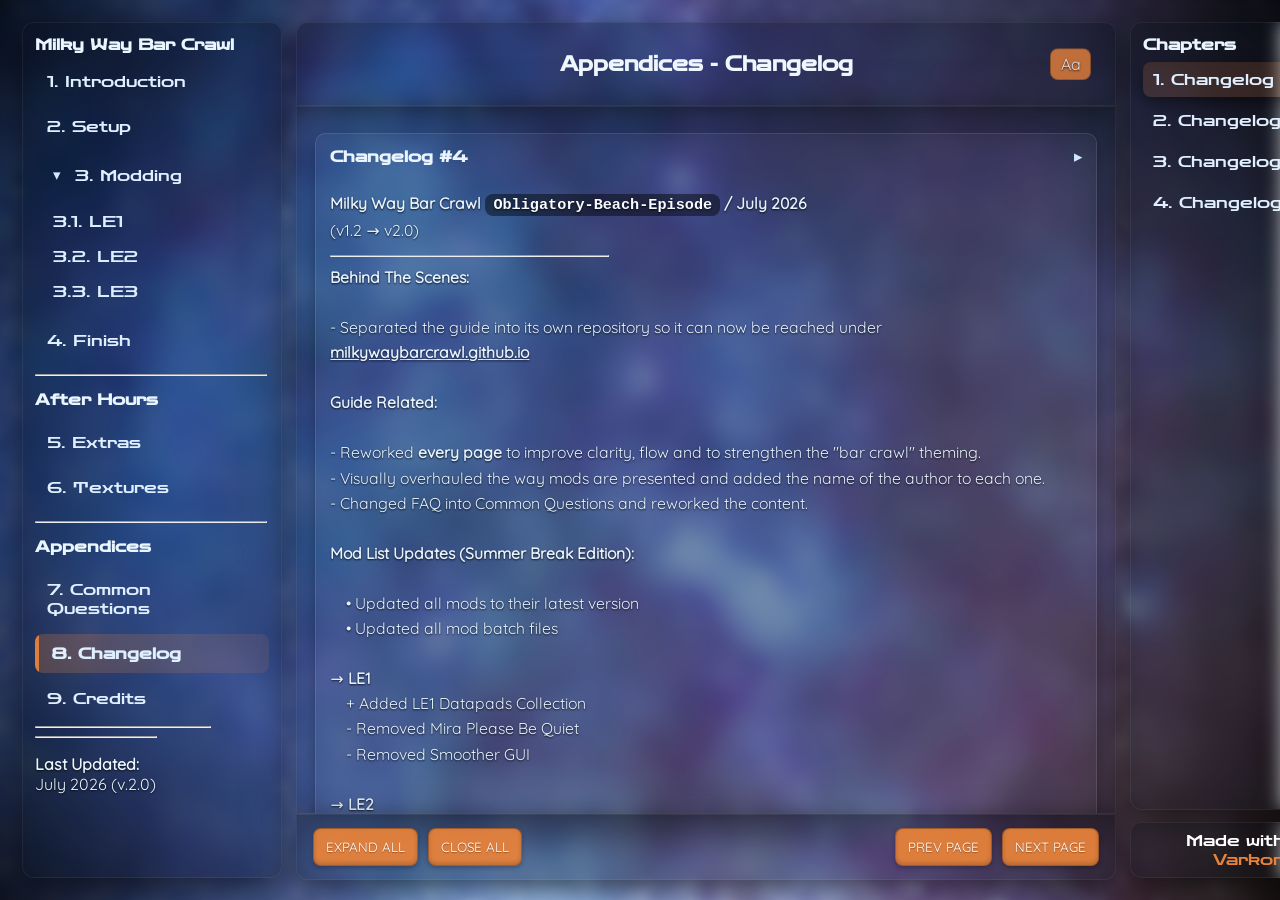
==== commit 0d501b90: "Minor Update 1 - Cleanup and Fixes" ====
--- a/changelog.html
+++ b/changelog.html
@@ -133,17 +133,25 @@
 								&nbsp;&nbsp;&nbsp;&nbsp;• Updated all mod batch files<br><br>
 								
 								→ <b>LE1</b><br>
+								&nbsp;&nbsp;&nbsp;&nbsp;+ Added LE1 Datapads Collection<br>
 								&nbsp;&nbsp;&nbsp;&nbsp;- Removed Mira Please Be Quiet<br>
 								&nbsp;&nbsp;&nbsp;&nbsp;- Removed Smoother GUI<br>
 								<br>
 								
 								→ <b>LE2</b><br>
+								&nbsp;&nbsp;&nbsp;&nbsp;+ Added No Headgear for Squadmates<br>
+								&nbsp;&nbsp;&nbsp;&nbsp;+ Added Improved Normandy Crash Site Flashback Textures<br>
+								&nbsp;&nbsp;&nbsp;&nbsp;+ Added Kaidan & Ashley LE3 Armors for Horizon<br>
+								&nbsp;&nbsp;&nbsp;&nbsp;+ Added Subtle Ammo Icons<br>
+								&nbsp;&nbsp;&nbsp;&nbsp;+ Added Extended Galaxy Map<br>
+								&nbsp;&nbsp;&nbsp;&nbsp;+ Added Interactive Intai'sei Apartment<br>
 								&nbsp;&nbsp;&nbsp;&nbsp;- Removed Suicide Mission Overhaul Mod<br>
 								&nbsp;&nbsp;&nbsp;&nbsp;- Removed Smoother GUI<br>
 								<br>
 								
 								→ <b>LE3</b><br>
 								&nbsp;&nbsp;&nbsp;&nbsp;+ Added Leviathan Retrofits<br>
+								&nbsp;&nbsp;&nbsp;&nbsp;+ Added Subtle Ammo Icons<br>
 								&nbsp;&nbsp;&nbsp;&nbsp;- Removed Orikon's Integrated Collector Faction<br>
 								&nbsp;&nbsp;&nbsp;&nbsp;- Removed Holster Mod<br>
 								&nbsp;&nbsp;&nbsp;&nbsp;- Removed Smoother GUI<br>
@@ -161,7 +169,7 @@
 								On a more personal note, stepping away from the guide for a few months did me a world of good.<br>
 								I think with this complete rework I am a lot closer to the tone I aimed for originally.<br><br>
 								
-								<b>Next update</b>: Probably a week or so after N7 day!
+								<b>Next update</b>: Probably a week or two after N7 day!
 							</p>
 						</div>
 					</section>
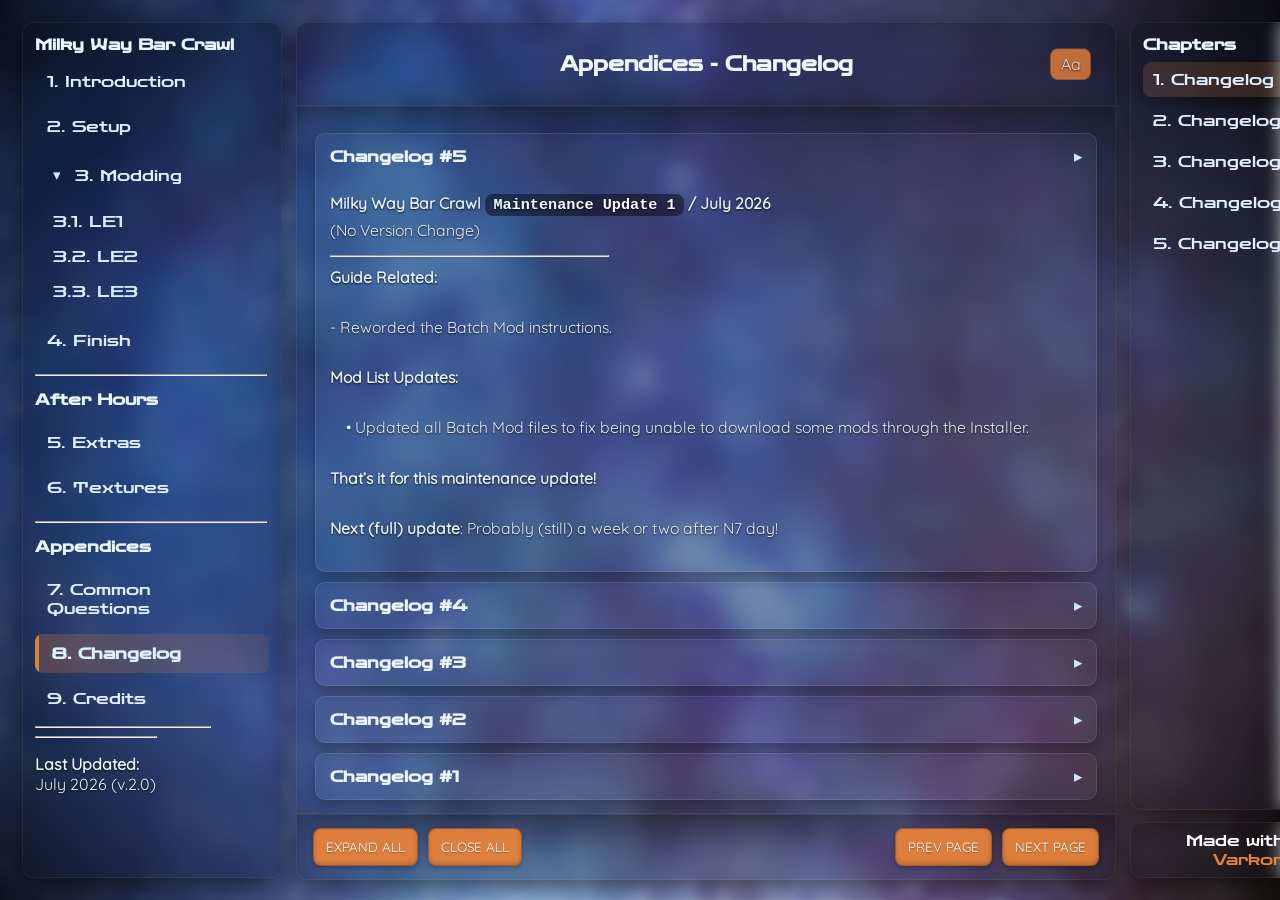
==== commit 3951e4a9: "Minor Update 5 - Maintenance" ====
--- a/changelog.html
+++ b/changelog.html
@@ -103,8 +103,39 @@
 					
 					-->
 					
+					<!-- Changelog 5 -->
+					<section id="change5" class="panel" data-index="0">
+						<header class="panel-header" role="button" aria-expanded="true">
+							<h3>Changelog #5</h3>
+							<div class="caret">▾</div>
+						</header>
+						
+						<div class="panel-body">
+							<p class="text-standard">
+								<b>Milky Way Bar Crawl <code>Maintenance Update 1</code> / July 2026</b><br>
+								(No Version Change)
+							</p>
+							
+							<hr style="color:#fff;width:37%;text-align:left;margin-left:0">
+							
+							<p class="text-standard">
+								
+								<b>Guide Related:</b><br><br>
+								- Reworded the Batch Mod instructions.<br><br>
+								
+								<b>Mod List Updates:</b><br><br>
+								
+								&nbsp;&nbsp;&nbsp;&nbsp;• Updated all Batch Mod files to fix being unable to download some mods through the Installer.<br><br>
+								
+								<b>That’s it for this maintenance update!</b><br><br>
+								
+								<b>Next (full) update</b>: Probably (still) a week or two after N7 day!
+							</p>
+						</div>
+					</section>
+					
 					<!-- Changelog 4 -->
-					<section id="change4" class="panel" data-index="0">
+					<section id="change4" class="panel" data-index="1">
 						<header class="panel-header" role="button" aria-expanded="true">
 							<h3>Changelog #4</h3>
 							<div class="caret">▾</div>
@@ -175,7 +206,7 @@
 					</section>
 					
 					<!-- Changelog 3 -->
-					<section id="change3" class="panel" data-index="1">
+					<section id="change3" class="panel" data-index="2">
 						<header class="panel-header" role="button" aria-expanded="true">
 							<h3>Changelog #3</h3>
 							<div class="caret">▾</div>
@@ -237,7 +268,7 @@
 					</section>
 					
 					<!-- Changelog 2 (I am sure that will never trip me up lol) -->
-					<section id="change2" class="panel" data-index="2">
+					<section id="change2" class="panel" data-index="3">
 						<header class="panel-header" role="button" aria-expanded="true">
 							<h3>Changelog #2</h3>
 							<div class="caret">▾</div>
@@ -265,7 +296,7 @@
 					</section>
 					
 					<!-- Changelog 1 -->
-					<section id="change" class="panel" data-index="3">
+					<section id="change" class="panel" data-index="4">
 						<header class="panel-header" role="button" aria-expanded="false">
 							<h3>Changelog #1</h3>
 							<div class="caret">▾</div>
--- a/custom/css/guide.css
+++ b/custom/css/guide.css
@@ -503,7 +503,7 @@
 }
 
 .hidden-media.open {
-	max-height: 1000px;
+	max-height: 1300px;
 }
 
 /* code styling */
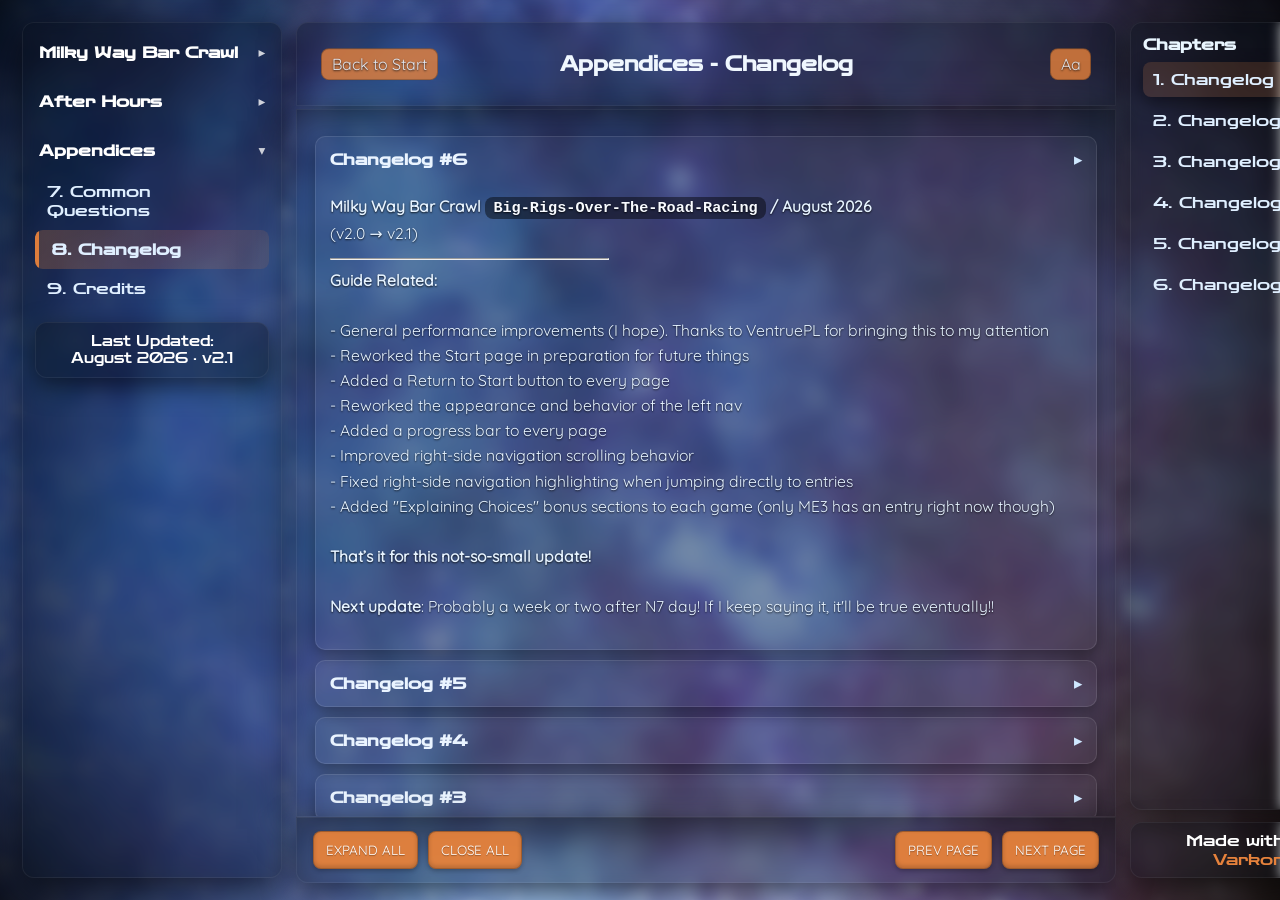
==== commit 2694d913: "Version 2.1" ====
--- a/changelog.html
+++ b/changelog.html
@@ -21,67 +21,82 @@
 
 		<!-- LEFT -->
 		<aside class="left-panel" id="leftPanel" role="navigation" aria-label="Chapters">
-			<h3>Milky Way Bar Crawl</h3>
-			<ul class="chap-list" id="chapList">
-				<li class="chap-item" data-href="intro.html">
-					<a class="chap-link" href="intro.html">1. Introduction</a>
-				</li>
-
-				<li class="chap-item" data-href="setup.html">
-					<a class="chap-link" href="setup.html">2. Setup</a>
-				</li>
+
+			<div class="nav-section open" data-section="main">
+				<button class="nav-section-header" type="button" aria-expanded="true">
+					<span>Milky Way Bar Crawl</span>
+					<span class="nav-section-caret">▾</span>
+				</button>
 				
-				<!-- Mod List is a vertical collapsible parent. Starts open. -->
-				<li class="chap-item parent open" id="modListParent" aria-expanded="true">
-					<div class="parent-header" role="button" tabindex="0" aria-expanded="true">
-						<button class="tog" aria-hidden="true">▾</button>
-						<span class="label">3. Modding</span>
-					</div>
-					<ul class="sub-list" role="menu" aria-label="Mod List subchapters">
-						<li class="sub-item" role="none"><a role="menuitem" href="me1.html">3.1. LE1</a></li>
-						<li class="sub-item" role="none"><a role="menuitem" href="me2.html">3.2. LE2</a></li>
-						<li class="sub-item" role="none"><a role="menuitem" href="me3.html">3.3. LE3</a></li>
-					</ul>
-				</li>
-				
-				<li class="chap-item" data-href="finish.html">
-					<a class="chap-link" href="finish.html">4. Finish</a>
-				</li>
-				
-				<hr style="color:#fff;width:99%;text-align:left;margin-left:0">
-				
-				<h3>After Hours</h3>
-				
-				<li class="chap-item" data-href="extras.html">
-					<a class="chap-link" href="extras.html">5. Extras</a>
-				</li>
-				
-				<li class="chap-item" data-href="textures.html">
-					<a class="chap-link" href="textures.html">6. Textures</a>
-				</li>
-				
-				<hr style="color:#fff;width:99%;text-align:left;margin-left:0">
-				
-				<h3>Appendices</h3>
-				
-				<li class="chap-item" data-href="questions.html">
-					<a class="chap-link" href="questions.html">7. Common Questions</a>
-				</li>
-				
-				<li class="chap-item" data-href="changelog.html">
-					<a class="chap-link" href="changelog.html">8. Changelog</a>
-				</li>
-				
-				<li class="chap-item" data-href="credits.html">
-					<a class="chap-link" href="credits.html">9. Credits</a>
-				</li>
-			</ul>
+				<ul class="chap-list">
+					<li class="chap-item" data-href="intro.html">
+						<a class="chap-link" href="intro.html">1. Introduction</a>
+					</li>
+
+					<li class="chap-item" data-href="setup.html">
+						<a class="chap-link" href="setup.html">2. Setup</a>
+					</li>
+
+					<li class="chap-item" data-href="me1.html">
+						<a class="chap-link" href="me1.html">3.1. LE1</a>
+					</li>
+
+					<li class="chap-item" data-href="me2.html">
+						<a class="chap-link" href="me2.html">3.2. LE2</a>
+					</li>
+
+					<li class="chap-item" data-href="me3.html">
+						<a class="chap-link" href="me3.html">3.3. LE3</a>
+					</li>
+
+					<li class="chap-item" data-href="finish.html">
+						<a class="chap-link" href="finish.html">4. Finish</a>
+					</li>
+				</ul>
+			</div>
 			
-			<hr style="color:#fff;width:75%;margin-left:0">
-			<hr style="color:#fff;width:52%;margin-left:0">
-            <p class="text-standard" style="text-align:left;">
-                <b>Last Updated:</b><br> July 2026 (v.2.0)
-            </p>
+			<div class="nav-section" data-section="after-hours">
+				<button class="nav-section-header" type="button" aria-expanded="false">
+					<span>After Hours</span>
+					<span class="nav-section-caret">▸</span>
+				</button>
+
+				<ul class="chap-list">
+					<li class="chap-item" data-href="extras.html">
+						<a class="chap-link" href="extras.html">5. Extras</a>
+					</li>
+
+					<li class="chap-item" data-href="textures.html">
+						<a class="chap-link" href="textures.html">6. Textures</a>
+					</li>
+				</ul>
+			</div>
+			
+			<div class="nav-section" data-section="appendices">
+				<button class="nav-section-header" type="button" aria-expanded="false">
+					<span>Appendices</span>
+					<span class="nav-section-caret">▸</span>
+				</button>
+
+				<ul class="chap-list">
+					<li class="chap-item" data-href="questions.html">
+						<a class="chap-link" href="questions.html">7. Common Questions</a>
+					</li>
+
+					<li class="chap-item" data-href="changelog.html">
+						<a class="chap-link" href="changelog.html">8. Changelog</a>
+					</li>
+
+					<li class="chap-item" data-href="credits.html">
+						<a class="chap-link" href="credits.html">9. Credits</a>
+					</li>
+				</ul>
+			</div>
+			
+			<div class="nav-updated" role="contentinfo">
+				Last Updated:<br>
+				August 2026 · v2.1
+			</div>
 			
 		</aside>
 		
@@ -91,20 +106,66 @@
 				
 				<div class="title-box">
 					<div id="titleBackground" class="title-bg"></div>
+					<button id="home" class="btn text-standard" aria-label="Return to Start"><a href="./index.html">Back to Start</a></button>
 					<h1 id="projectTitle">Appendices - Changelog</h1>
 					<button id="fontToggle" class="btn text-standard" aria-label="Toggle accessible fonts" title="Font Toggle">Aa</button>
 				</div>
 				
+				<div class="content-progress" aria-hidden="true">
+					<div class="content-progress-bar"></div>
+				</div>
+				
 				<article class="content-box" id="contentBox" tabindex="0" aria-labelledby="stepTitle">
 					
 					<!--
 					Comment on new version:
-					
+					- General performance improvements (I hope). Thanks to VentruePL for bringing this to my attention
+					- Reworked the Start page in preparation for future things
+					- Added a Return to Start button to every page
+					- Reworked the appearance and behavior of the left nav
+					- Added a progress bar to every page
+					- Improved right-side navigation scrolling behavior
+					- Fixed right-side navigation highlighting when jumping directly to entries
+					- Added "Explaining Choices" bonus sections to each game (only ME3 has an entry right now though)
 					
 					-->
 					
+					<!-- Changelog 6 -->
+					<section id="change6" class="panel" data-index="0">
+						<header class="panel-header" role="button" aria-expanded="true">
+							<h3>Changelog #6</h3>
+							<div class="caret">▾</div>
+						</header>
+						
+						<div class="panel-body">
+							<p class="text-standard">
+								<b>Milky Way Bar Crawl <code>Big-Rigs-Over-The-Road-Racing</code> / August 2026</b><br>
+								(v2.0 → v2.1)
+							</p>
+							
+							<hr style="color:#fff;width:37%;text-align:left;margin-left:0">
+							
+							<p class="text-standard">
+								
+								<b>Guide Related:</b><br><br>
+								- General performance improvements (I hope). Thanks to VentruePL for bringing this to my attention<br>
+								- Reworked the Start page in preparation for future things<br>
+								- Added a Return to Start button to every page<br>
+								- Reworked the appearance and behavior of the left nav<br>
+								- Added a progress bar to every page<br>
+								- Improved right-side navigation scrolling behavior<br>
+								- Fixed right-side navigation highlighting when jumping directly to entries<br>
+								- Added "Explaining Choices" bonus sections to each game (only ME3 has an entry right now though)<br><br>
+								
+								<b>That’s it for this not-so-small update!</b><br><br>
+								
+								<b>Next update</b>: Probably a week or two after N7 day! If I keep saying it, it'll be true eventually!!
+							</p>
+						</div>
+					</section>
+					
 					<!-- Changelog 5 -->
-					<section id="change5" class="panel" data-index="0">
+					<section id="change5" class="panel" data-index="1">
 						<header class="panel-header" role="button" aria-expanded="true">
 							<h3>Changelog #5</h3>
 							<div class="caret">▾</div>
@@ -135,7 +196,7 @@
 					</section>
 					
 					<!-- Changelog 4 -->
-					<section id="change4" class="panel" data-index="1">
+					<section id="change4" class="panel" data-index="2">
 						<header class="panel-header" role="button" aria-expanded="true">
 							<h3>Changelog #4</h3>
 							<div class="caret">▾</div>
@@ -206,7 +267,7 @@
 					</section>
 					
 					<!-- Changelog 3 -->
-					<section id="change3" class="panel" data-index="2">
+					<section id="change3" class="panel" data-index="3">
 						<header class="panel-header" role="button" aria-expanded="true">
 							<h3>Changelog #3</h3>
 							<div class="caret">▾</div>
@@ -268,7 +329,7 @@
 					</section>
 					
 					<!-- Changelog 2 (I am sure that will never trip me up lol) -->
-					<section id="change2" class="panel" data-index="3">
+					<section id="change2" class="panel" data-index="4">
 						<header class="panel-header" role="button" aria-expanded="true">
 							<h3>Changelog #2</h3>
 							<div class="caret">▾</div>
@@ -296,7 +357,7 @@
 					</section>
 					
 					<!-- Changelog 1 -->
-					<section id="change" class="panel" data-index="4">
+					<section id="change" class="panel" data-index="5">
 						<header class="panel-header" role="button" aria-expanded="false">
 							<h3>Changelog #1</h3>
 							<div class="caret">▾</div>
--- a/custom/css/guide.css
+++ b/custom/css/guide.css
@@ -1,4 +1,9 @@
-/* guide-styles.css */
+/* guide.css - Optimization Attempt 1
+- Changed all backdrop-filter/saturate values as follows:
+9 -> 6
+10 -> 7
+115%/120% -> 110%
+*/
 
 @font-face {
 	font-family: 'ZenDots';
@@ -86,7 +91,7 @@
 	text-shadow: 0 1px 2px rgba(0, 0, 0, 0.8);
 }
 
-/* Single background layer — visible even if JS doesn't run */
+/* Single background layer - visible even if JS doesn't run */
 .bg-viewport {
 	position: fixed;
 	inset: 0;
@@ -102,9 +107,9 @@
 	background-size: cover;
 	opacity: 1;
 	filter: blur(2px);
-	transition: filter 400ms ease, transform 600ms linear;
+	/*transition: filter 400ms ease, transform 600ms linear;
 	will-change: transform;
-	transform: translateZ(0);
+	transform: translateZ(0);*/
 }
 
 /* Tunable vignette */
@@ -139,7 +144,7 @@
 .glass {
 	position: relative;
 	background: var(--glass-bg);
-	backdrop-filter: blur(9px) saturate(115%);
+	backdrop-filter: blur(6px) saturate(110%);
 	border-radius: 12px;
 	border: 1px solid var(--glass-border);
 	padding: 12px;
@@ -173,7 +178,7 @@
 /* LEFT */
 .left-panel {
 	background: var(--glass-bg);
-	backdrop-filter: blur(9px) saturate(115%);
+	backdrop-filter: blur(6px) saturate(110%);
 	border-radius: 12px;
 	border: 1px solid var(--glass-border);
 	padding: 12px;
@@ -193,6 +198,68 @@
 
 /* ===== Left nav: chapters & sublist (clean, full-width cascade) ===== */
 
+	.nav-section {
+		margin-bottom: 14px;
+	}
+
+	.nav-section-header {
+		width: 100%;
+		display: flex;
+		align-items: center;
+		justify-content: space-between;
+
+		padding: 8px 4px;
+		margin: 0;
+
+		background: none;
+		border: 0;
+
+		color: #fff;
+		font: inherit;
+		font-weight: 600;
+		text-align: left;
+
+		cursor: pointer;
+	}
+
+	.nav-section-header:hover {
+		color: rgb(var(--accent));
+	}
+
+	.nav-section-caret {
+		font-size: 0.85em;
+		opacity: 0.8;
+		transition: transform 0.2s ease;
+	}
+
+	.nav-section:not(.open) .nav-section-caret {
+		transform: rotate(0deg);
+	}
+
+	.nav-section .chap-list {
+		display: none;
+		margin-top: 4px;
+	}
+
+	.nav-section.open .chap-list {
+		display: block;
+	}
+
+	.nav-updated {
+		margin-top: auto;
+		padding: 10px 12px;
+		
+		background: var(--glass-bg);
+		border-radius: 12px;
+		border: 1px solid var(--glass-border);
+		
+		box-shadow: 0 8px 26px rgba(0,0,0,0.55);
+		
+		text-align: center;
+		color: #fff;
+		font-size: 0.9rem;
+	}
+
 .chap-list {
 	list-style: none;
 	padding: 0;
@@ -224,7 +291,7 @@
 	background: rgba(var(--accent), 0.20);
 }
 
-/* active parent row (your existing accent look) */
+/* active parent row */
 .chap-item.active > .chap-link,
 .chap-item.active > .parent-header {
 	background: linear-gradient(90deg, rgba(var(--accent), 0.25), rgba(var(--accent), 0.12));
@@ -320,7 +387,7 @@
 	width: 100%;
 	height: var(--title-h);
 	background: var(--glass-bg);
-	backdrop-filter: blur(10px) saturate(120%);
+	backdrop-filter: blur(7px) saturate(110%);
 	border: 1px solid var(--glass-border);
 	border-radius: 12px;
 	border-bottom-left-radius: 0;
@@ -372,7 +439,7 @@
 
 .content-box {
 	background: var(--glass-bg);
-	backdrop-filter: blur(10px) saturate(120%);
+	backdrop-filter: blur(7px) saturate(110%);
 	border: 1px solid var(--glass-border);
 	border-top-left-radius: 0;
 	border-top-right-radius: 0;
@@ -384,6 +451,23 @@
 	box-shadow: 0 12px 40px rgba(0,0,0,0.62);
 }
 
+.content-progress {
+	position: sticky;
+	top: 0;
+	z-index: 10;
+	width: 100%;
+	height: 3px;
+	background: transparent;
+	pointer-events: none;
+}
+
+.content-progress-bar {
+	width: 0%;
+	height: 100%;
+	background: rgb(var(--accent));
+	transition: width 0.05s linear;
+}
+
 /* Panels */
 .panel {
 	background: rgba(255,255,255,0.03);
@@ -448,7 +532,7 @@
 	display: block;
 	padding-top: 8px;
 	margin-top: -8px;
-	scroll-margin-top: 78px; /* tune to your header height */
+	scroll-margin-top: 78px; /* tune to header height */
 }
 
 .anchor h4 a {
@@ -579,7 +663,7 @@
 	align-items: flex-start;
 }
 
-/* scrollbar (content-box) — accent-driven thumb */
+/* scrollbar (content-box) - accent-driven thumb */
 .content-box::-webkit-scrollbar {
 	width: 12px;
 	background: transparent;
@@ -606,7 +690,7 @@
 	width: 100%;
 	height: var(--pager-h);
 	background: var(--glass-bg);
-	backdrop-filter: blur(10px) saturate(120%);
+	backdrop-filter: blur(7px) saturate(110%);
 	border: 1px solid var(--glass-border);
 	border-top-left-radius: 0;
 	border-top-right-radius: 0;
@@ -632,7 +716,7 @@
 	gap: 10px;
 }
 
-/* BUTTON BASE — grounded, subtle */
+/* BUTTON BASE - grounded, subtle */
 .pager .btn,
 #toggleTextureImgBtn,
 #toggleTextureImgBtn2,
@@ -651,7 +735,7 @@
 	text-shadow: 0 1px 1px rgba(0,0,0,0.35); /* subtle outline for readability */
 }
 
-/* Hover — tactile, not brighter */
+/* Hover - tactile, not brighter */
 .pager .btn:hover,
 #toggleTextureImgBtn:hover,
 #toggleTextureImgBtn2:hover,
@@ -663,7 +747,7 @@
 	transform: translateY(-1px); /* subtle lift */
 }
 
-/* Active (pressed) — slightly pushed down */
+/* Active (pressed) - slightly pushed down */
 .pager .btn:active,
 #toggleTextureImgBtn:active,
 #toggleTextureImgBtn2:active,
@@ -674,7 +758,7 @@
 	box-shadow: inset 0 -2px 4px rgba(0,0,0,0.22), 0 1px 3px rgba(0,0,0,0.28);
 }
 
-/* Focus ring — subtle halo */
+/* Focus ring - subtle halo */
 .pager .btn:focus,
 #toggleTextureImgBtn:focus,
 #toggleTextureImgBtn2:focus,
@@ -686,7 +770,7 @@
 	border-color: rgba(var(--accent),0.98);
 }
 
-/* Disabled — muted, flat */
+/* Disabled - muted, flat */
 .pager .btn.disabled,
 #toggleTextureImgBtn.disabled,
 #toggleTextureImgBtn2.disabled,
@@ -721,7 +805,7 @@
 
 .contents-panel {
 	background: var(--glass-bg);
-	backdrop-filter: blur(9px) saturate(115%);
+	backdrop-filter: blur(6px) saturate(110%);
 	border-radius: 12px;
 	border: 1px solid var(--glass-border);
 	padding: 12px;
@@ -751,8 +835,9 @@
 	color: #dfefff;
 }
 
+/* set to 0.02 before for whatever reason. sublist a few lines down as well */
 .contents-list a:hover {
-	background: rgba(var(--accent), 0.04);
+	background: rgba(var(--accent), 0.16);
 }
 
 .contents-list a.active {
@@ -779,7 +864,7 @@
 }
 
 .contents-sublist a:hover {
-	background: rgba(var(--accent), 0.03);
+	background: rgba(var(--accent), 0.16);
 }
 
 /* active state for sublinks */
@@ -792,7 +877,7 @@
 /* made-by: now uses accent color for heart & name by default */
 .made-by {
 	background: var(--glass-bg);
-	backdrop-filter: blur(9px) saturate(115%);
+	backdrop-filter: blur(6px) saturate(110%);
 	border-radius: 12px;
 	border: 1px solid var(--glass-border);
 	padding: 8px 12px;
@@ -913,6 +998,26 @@
 	pointer-events: none;
 	background: linear-gradient(180deg, rgba(0,0,0,0.22), rgba(0,0,0,0.32));
 	border-radius: inherit;
+}
+
+.title-box #home {
+	position: absolute;
+	top: 50%;
+	left: 1.5rem;
+	transform: translateY(-50%);
+	padding: 0.3rem 0.6rem;
+	font-size: 1rem;
+	opacity: 0.85;
+	transition: opacity 0.2s ease;
+	background: rgba(var(--accent), 0.95);
+	color: var(--accent-fore);
+	border: 1px solid rgba(0,0,0,0.28);
+	border-radius: 8px;
+	cursor: pointer;
+}
+
+.title-box #home:hover {
+	opacity: 1;
 }
 
 /* Font toggle in title */
@@ -966,7 +1071,7 @@
 /* right column: ensure contents panel is sticky and has a stable max-height */
 .right-panel .contents-panel {
 	position: sticky;
-	top: calc(var(--gutter) * 1.6); /* sit below page padding — tune as needed */
+	top: calc(var(--gutter) * 1.6); /* sit below page padding */
 	max-height: calc(100vh - (var(--gutter) * 3.2) - 2rem); /* keep inside viewport */
 	overflow-y: auto;
 	-webkit-overflow-scrolling: touch; /* smoother on iOS */
@@ -1027,7 +1132,7 @@
 
 /* ---------- GLIGHTBOX: frosted, rounded caption ---------- */
 
-/* Scope to GLightbox wrapper for specificity (most builds use this id) */
+/* Scope to GLightbox wrapper for specificity */
 #glightbox .gdesc,
 #glightbox .gdesc-inner {
 	background: var(--glass-bg);
@@ -1038,8 +1143,8 @@
 	position: relative;
 	overflow: hidden;
 	box-shadow:
-		0 10px 28px rgba(0,0,0,0.55),          /* grounding shadow */
-		0 0 18px rgba(var(--accent), 0.14);     /* soft accent glow */
+		0 10px 28px rgba(0,0,0,0.55), /* grounding shadow */
+		0 0 18px rgba(var(--accent), 0.14); /* soft accent glow */
 }
 
 /* Make the visible caption look like a rounded frosted card
@@ -1118,7 +1223,7 @@
 	box-shadow: none !important; /* remove any white block shadow */
 }
 
-/* style the inner caption card as your glass panel */
+/* style the inner caption card as glass panel */
 .gcontainer .gdesc-inner {
 	background: var(--glass-bg) !important;
 	backdrop-filter: blur(10px) saturate(120%) !important;
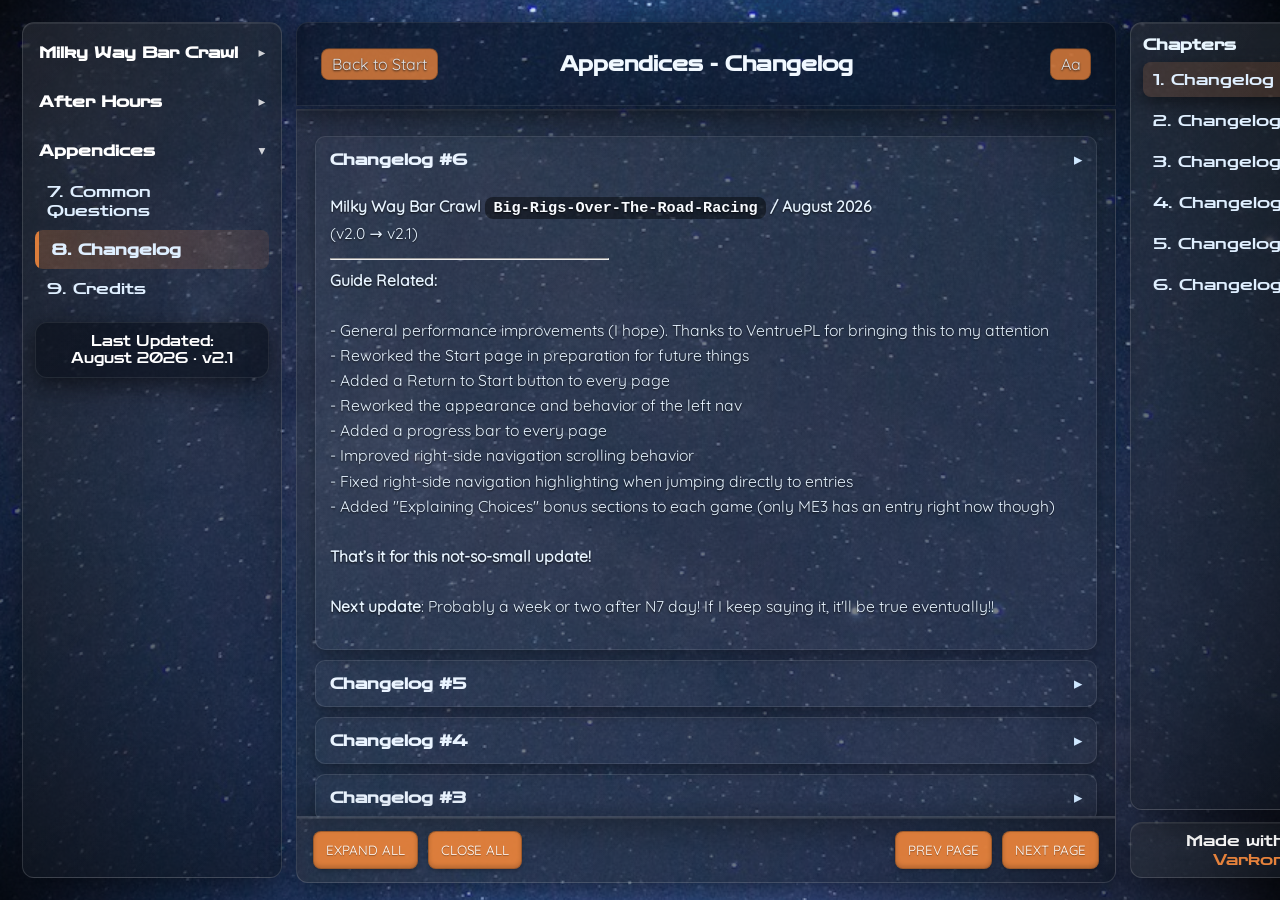
==== commit 9b8fc243: "Version 2.1 - Optimization Experiment" ====
--- a/changelog.html
+++ b/changelog.html
@@ -13,7 +13,7 @@
 
 	<!-- Background (single reliable layer) -->
 	<div class="bg-viewport" aria-hidden="true">
-		<div id="titleBackground" class="title-bg" style="background-image:url('./custom/img/background/bg-galaxy-2.jpg');"></div>
+		<div id="titleBackground" class="title-bg" style="background-image:url('./custom/img/background/bg-galaxy-14.jpg');"></div>
 	</div>
 	<div class="bg-vignette" aria-hidden="true"></div>
 
--- a/custom/css/guide.css
+++ b/custom/css/guide.css
@@ -1,8 +1,5 @@
-/* guide.css - Optimization Attempt 1
-- Changed all backdrop-filter/saturate values as follows:
-9 -> 6
-10 -> 7
-115%/120% -> 110%
+/* guide.css - Optimization Experiment 1
+- Removed all blur effects and tried to approximate them with other things
 */
 
 @font-face {
@@ -33,12 +30,16 @@
 	--pager-h: 66px;
 	--gutter: 14px;
 
-	/* Glass system (tweak these) */
-	--glass-bg: rgba(7, 12, 20, 0.36); /* conservative dark glass */
-	--glass-bg-soft: rgba(255, 255, 255, 0.04);
-	--glass-border: rgba(255, 255, 255, 0.06);
+	/* Glass system - Tweaked to fit with Optimization Experiment 1 */
+	--glass-bg: rgba(7, 12, 20, 0.55);
+	--glass-soft: rgba(255, 255, 255, 0.02);
+	--glass-border: rgba(255, 255, 255, 0.08);
 	--glass-border-strong: rgba(0, 0, 0, 0.45);
-	--glass-overlay: linear-gradient(180deg, rgba(0,0,0,0.14), rgba(255,255,255,0.02));
+	--glass-overlay: linear-gradient(
+		180deg,
+		rgba(0, 0, 0, 0.10),
+		rgba(255, 255, 255, 0.01)
+	);
 
 	/* Accent color as three channel components so pages can override easily.
 	   Default is a slightly darker orange for better contrast. */
@@ -106,10 +107,6 @@
 	background-position: center center;
 	background-size: cover;
 	opacity: 1;
-	filter: blur(2px);
-	/*transition: filter 400ms ease, transform 600ms linear;
-	will-change: transform;
-	transform: translateZ(0);*/
 }
 
 /* Tunable vignette */
@@ -144,7 +141,7 @@
 .glass {
 	position: relative;
 	background: var(--glass-bg);
-	backdrop-filter: blur(6px) saturate(110%);
+	/*backdrop-filter: blur(4px) saturate(110%);*/
 	border-radius: 12px;
 	border: 1px solid var(--glass-border);
 	padding: 12px;
@@ -178,7 +175,7 @@
 /* LEFT */
 .left-panel {
 	background: var(--glass-bg);
-	backdrop-filter: blur(6px) saturate(110%);
+	/*backdrop-filter: blur(4px) saturate(110%);*/
 	border-radius: 12px;
 	border: 1px solid var(--glass-border);
 	padding: 12px;
@@ -387,7 +384,7 @@
 	width: 100%;
 	height: var(--title-h);
 	background: var(--glass-bg);
-	backdrop-filter: blur(7px) saturate(110%);
+	/*backdrop-filter: blur(5px) saturate(110%);*/
 	border: 1px solid var(--glass-border);
 	border-radius: 12px;
 	border-bottom-left-radius: 0;
@@ -422,7 +419,7 @@
 	height: 240%;
 	background-position: center center;
 	background-size: cover;
-	filter: blur(6px) saturate(120%);
+	/* filter: blur(4px) saturate(110%); */
 	opacity: 0.9;
 	z-index: 1;
 	pointer-events: none;
@@ -439,7 +436,7 @@
 
 .content-box {
 	background: var(--glass-bg);
-	backdrop-filter: blur(7px) saturate(110%);
+	/*backdrop-filter: blur(5px) saturate(110%);*/
 	border: 1px solid var(--glass-border);
 	border-top-left-radius: 0;
 	border-top-right-radius: 0;
@@ -690,7 +687,7 @@
 	width: 100%;
 	height: var(--pager-h);
 	background: var(--glass-bg);
-	backdrop-filter: blur(7px) saturate(110%);
+	/*backdrop-filter: blur(4px) saturate(110%);*/
 	border: 1px solid var(--glass-border);
 	border-top-left-radius: 0;
 	border-top-right-radius: 0;
@@ -805,7 +802,7 @@
 
 .contents-panel {
 	background: var(--glass-bg);
-	backdrop-filter: blur(6px) saturate(110%);
+	/*backdrop-filter: blur(4px) saturate(110%);*/
 	border-radius: 12px;
 	border: 1px solid var(--glass-border);
 	padding: 12px;
@@ -877,7 +874,7 @@
 /* made-by: now uses accent color for heart & name by default */
 .made-by {
 	background: var(--glass-bg);
-	backdrop-filter: blur(6px) saturate(110%);
+	/* backdrop-filter: blur(6px) saturate(110%); */
 	border-radius: 12px;
 	border: 1px solid var(--glass-border);
 	padding: 8px 12px;
@@ -1114,7 +1111,7 @@
 
 .terminology-table thead th {
 	background: rgba(255, 255, 255, 0.08);
-	backdrop-filter: blur(6px);
+	backdrop-filter: blur(4px);
 	font-weight: 600;
 }
 
@@ -1136,7 +1133,7 @@
 #glightbox .gdesc,
 #glightbox .gdesc-inner {
 	background: var(--glass-bg);
-	backdrop-filter: blur(10px) saturate(120%);
+	/*backdrop-filter: blur(8px) saturate(110%);*/
 	border: 1px solid var(--glass-border);
 	color: #eaf4ff;
 	font-family: 'Quicksand', sans-serif;
@@ -1226,8 +1223,8 @@
 /* style the inner caption card as glass panel */
 .gcontainer .gdesc-inner {
 	background: var(--glass-bg) !important;
-	backdrop-filter: blur(10px) saturate(120%) !important;
-	-webkit-backdrop-filter: blur(10px) saturate(120%) !important;
+	/*backdrop-filter: blur(8px) saturate(110%) !important;
+	-webkit-backdrop-filter: blur(8px) saturate(110%) !important;*/
 	border: 1px solid var(--glass-border) !important;
 	border-top-left-radius: 0 !important;   /* visually attached to image above */
 	border-top-right-radius: 0 !important;
@@ -1569,3 +1566,28 @@
     opacity: 0.75;
 }
 
+/* Optimization Experiment 1 
+	Commented out all blur and approximating it with less taxing effects
+*/
+
+.glass,
+.left-panel,
+.content-box,
+.pager-box,
+.contents-panel,
+.made-by {
+	background:
+		linear-gradient(
+			135deg,
+			rgba(255, 255, 255, 0.09),
+			rgba(255, 255, 255, 0.015)
+		),
+		var(--glass-bg);
+	
+	border: 1px solid rgba(255, 255, 255, 0.14);
+	
+	box-shadow:
+		0 10px 34px rgba(0, 0, 0, 0.55),
+		inset 0 1px 0 rgba(255, 255, 255, 0.08);
+	
+}
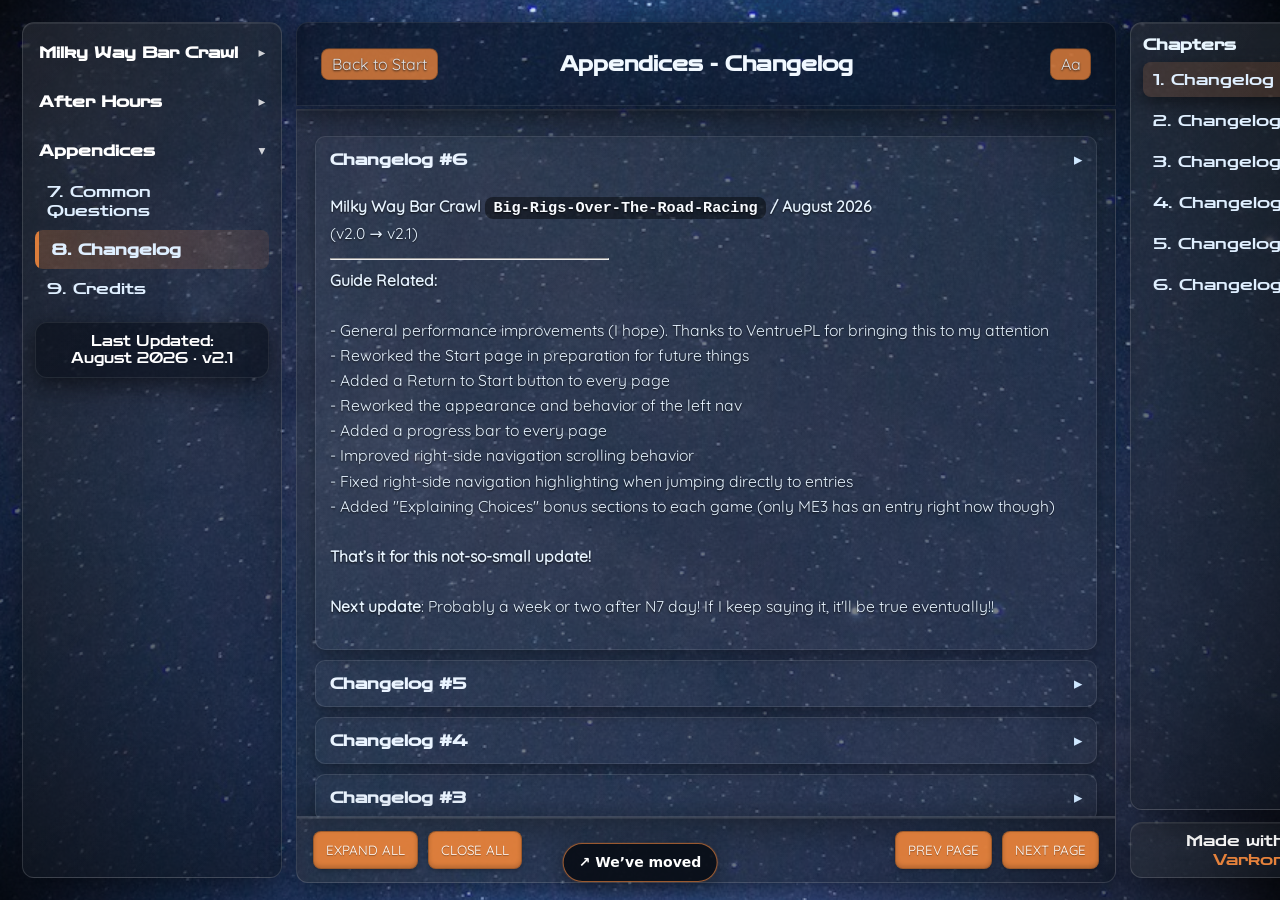
==== commit af6c2722: "Migration Update" ====
--- a/changelog.html
+++ b/changelog.html
@@ -8,6 +8,7 @@
 	<link rel="shortcut icon" href="./custom/favicon.svg" />
 	
 	<link rel="stylesheet" href="./custom/css/guide.css" />
+	<link rel="stylesheet" href="./custom/css/migration.css" />
 </head>
 <body>
 
@@ -406,7 +407,7 @@
 			</div>
 
 			<div class="made-by" role="contentinfo">
-				Made with <span class="heart">♥</span> by <span class="name"><a href="https://varkorax.github.io" target="_blank">Varkorax</a></span>
+				Made with <span class="heart">♥</span> by <span class="name"><a href="https://guidelume.github.io" target="_blank">Varkorax</a></span>
 			</div>
 		</aside>
 
@@ -428,5 +429,6 @@
 		});
 	</script>
 
+	<script src="./custom/js/migration.js"></script>
 </body>
 </html>
--- a/custom/css/migration.css
+++ b/custom/css/migration.css
@@ -0,0 +1,70 @@
+.migration-tab {
+	position: fixed;
+	left: 50%;
+	bottom: 18px;
+	transform: translateX(-50%);
+	z-index: 10000;
+	border: 1px solid rgba(230, 130, 60, .65);
+	border-radius: 999px;
+	padding: 10px 15px;
+	background: rgba(7, 12, 20, .88);
+	color: #fff;
+	font: 600 14px/1.2 system-ui, sans-serif;
+	box-shadow: 0 4px 18px rgba(0, 0, 0, .4), 0 0 0 1px rgba(230, 130, 60, .12);
+	cursor: pointer;
+	animation: migration-pulse 3.8s ease-in-out infinite;
+}
+
+@keyframes migration-pulse {
+	0%, 100% { outline: 1px solid rgba(230, 130, 60, .08); outline-offset: 0; }
+	50% { outline: 2px solid rgba(230, 130, 60, .4); outline-offset: 3px; }
+}
+
+@media (prefers-reduced-motion: reduce) {
+	.migration-tab { animation: none; }
+}
+
+.migration-tab:hover,
+.migration-tab:focus-visible {
+	background: rgba(31, 48, 68, .96);
+	outline: 2px solid #fff;
+	outline-offset: 2px;
+}
+
+.migration-dialog {
+	width: min(640px, calc(100vw - 32px));
+	max-height: min(94vh, 860px);
+	padding: 26px;
+	border: 1px solid rgba(255, 255, 255, .2);
+	border-radius: 14px;
+	background: #08111e;
+	color: #f4f7fb;
+	box-shadow: 0 20px 70px rgba(0, 0, 0, .7);
+	font: 16px/1.5 system-ui, sans-serif;
+}
+
+.migration-dialog::backdrop { background: rgba(0, 0, 0, .72); }
+.migration-dialog h2 { margin: 0 40px 14px 0; font-size: 1.25rem; }
+.migration-dialog img { display: block; width: 100%; height: auto; border-radius: 8px; }
+.migration-dialog p { margin: 14px 0; }
+.migration-links { display: flex; flex-wrap: wrap; gap: 10px; }
+.migration-links a,
+.migration-close {
+	display: inline-block;
+	border: 1px solid rgba(255, 255, 255, .3);
+	border-radius: 7px;
+	padding: 9px 12px;
+	background: rgba(255, 255, 255, .08);
+	color: inherit;
+	text-decoration: none;
+	cursor: pointer;
+}
+.migration-links a:hover,
+.migration-close:hover { background: rgba(255, 255, 255, .18); }
+.migration-close { position: absolute; top: 14px; right: 14px; font-size: 20px; line-height: 1; }
+.migration-dialog { position: fixed; margin: auto; }
+
+@media (max-width: 540px) {
+	.migration-tab { bottom: 10px; padding: 9px 12px; }
+	.migration-dialog { padding: 20px; }
+}
